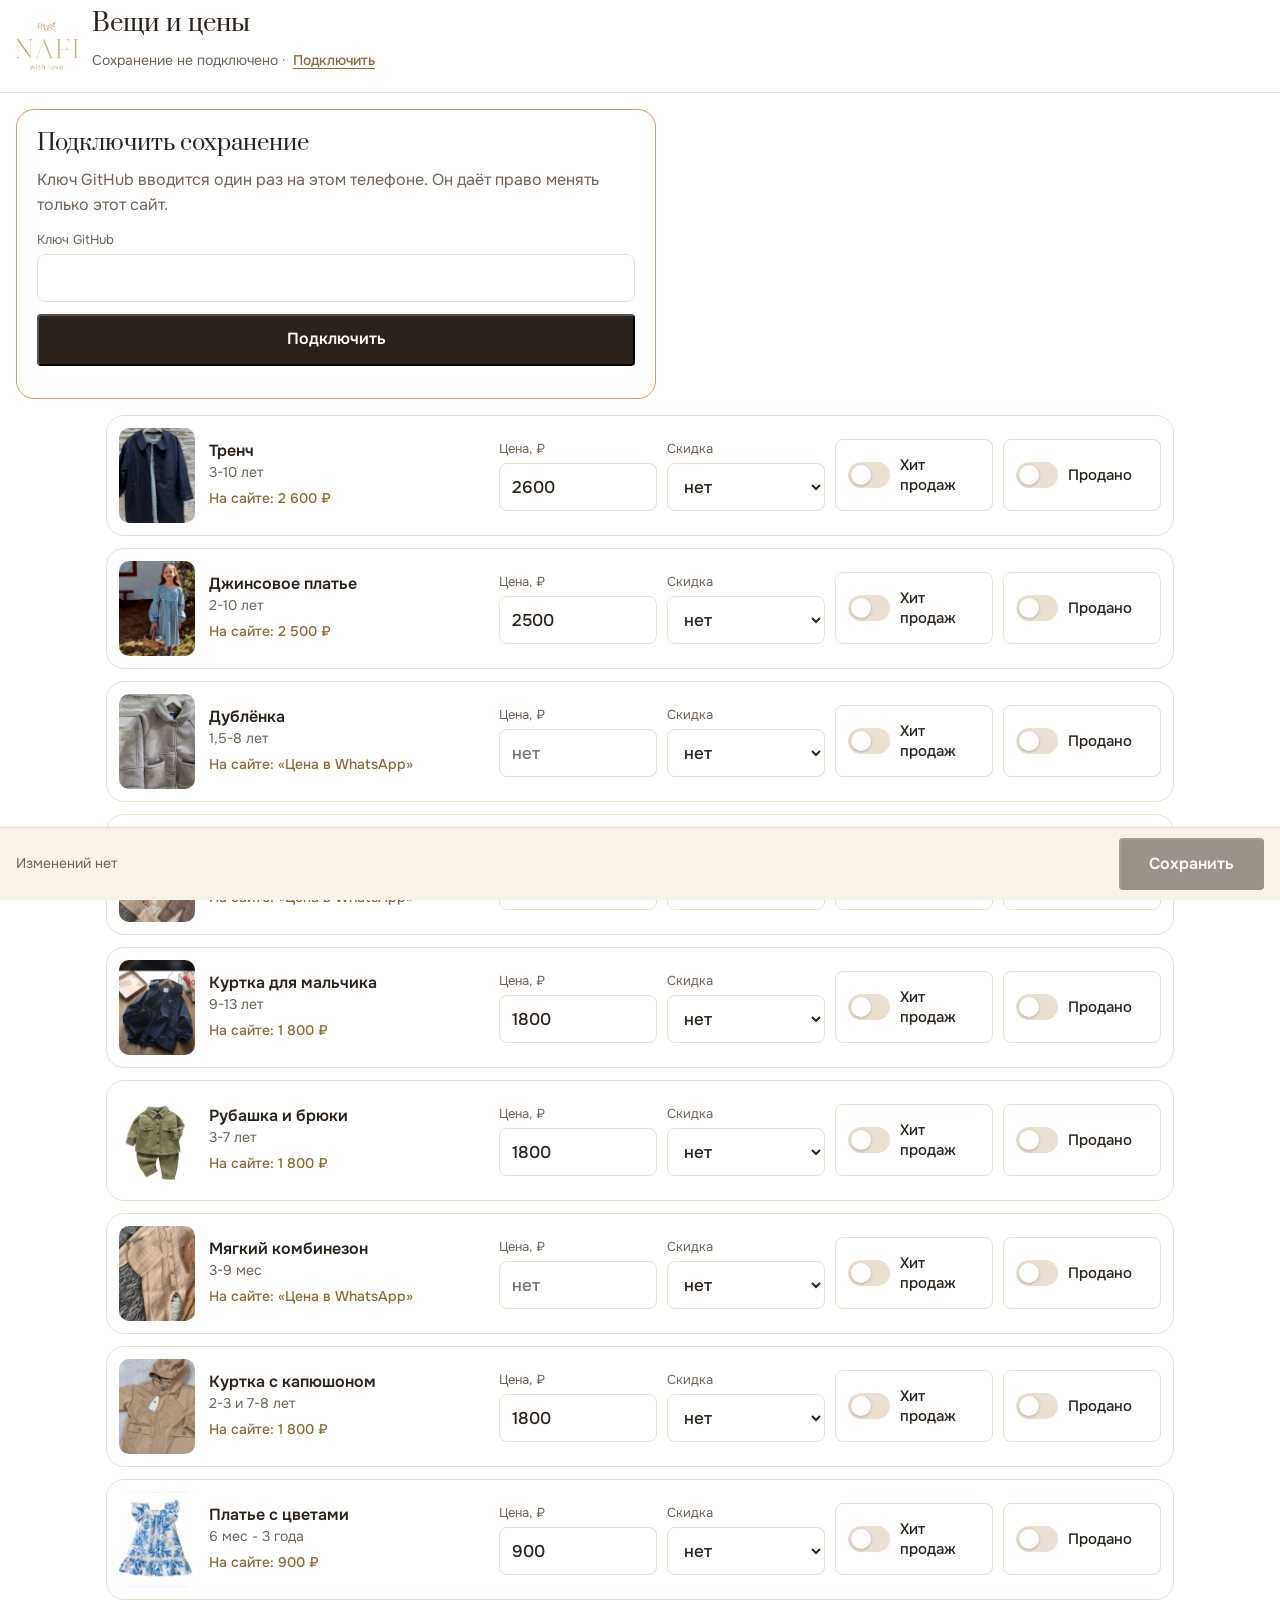
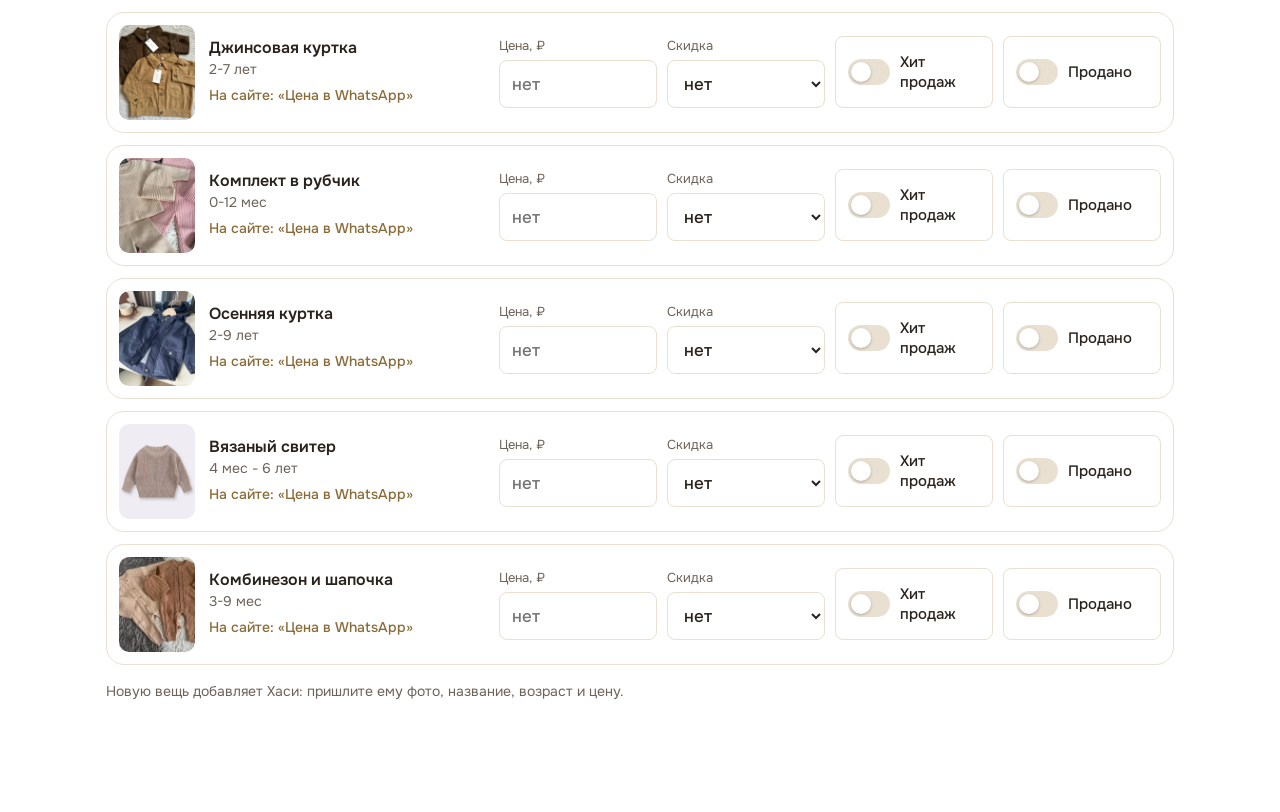
==== admin.html @ 74fa731b "Первая выкладка демо: каталог NAFI, две темы, страница Миланы Выложено скриптом выложить-сайт.py" ====
<!doctype html>
<html lang="ru">
<head>
<meta charset="utf-8">
<meta name="viewport" content="width=device-width, initial-scale=1, viewport-fit=cover">
<meta name="robots" content="noindex">
<meta name="color-scheme" content="light dark">
<title>NAFI: вещи и цены</title>
<link rel="preconnect" href="https://fonts.googleapis.com">
<link rel="preconnect" href="https://fonts.gstatic.com" crossorigin>
<link href="https://fonts.googleapis.com/css2?family=Onest:wght@400;500;600&family=Prata&display=swap" rel="stylesheet">
<link rel="stylesheet" href="css/base.css">
<link rel="stylesheet" href="css/admin.css">
<script>
  (() => {
    const d = document.documentElement, m = matchMedia('(prefers-color-scheme: dark)'), q = new URLSearchParams(location.search).get('tema');
    const tema = () => { d.dataset.tema = q === 'tma' || q === 'svet' ? q : (m.matches ? 'tma' : 'svet'); };
    tema(); m.addEventListener('change', tema);
  })();
</script>
</head>
<body class="adm">
<header class="adm-shapka">
  <a href="./" aria-label="Открыть сайт"><img src="img/znak.png" alt="NAFI" width="484" height="375"></a>
  <div>
    <h1>Вещи и цены</h1>
    <p class="adm-status" data-status>Загрузка…</p>
  </div>
</header>

<section class="dostup" data-dostup hidden>
  <h2>Подключить сохранение</h2>
  <p>Ключ GitHub вводится один раз на этом телефоне. Он даёт право менять только этот сайт.</p>
  <label class="pole">Ключ GitHub<input type="password" autocomplete="off" spellcheck="false" data-klyuch></label>
  <button class="knopka" type="button" data-podklyuchit>Подключить</button>
  <p class="adm-oshibka" data-dostup-oshibka role="alert"></p>
</section>

<main class="adm-spisok" data-spisok></main>

<p class="adm-novoe">Новую вещь добавляет Хаси: пришлите ему фото, название, возраст и цену.</p>

<div class="adm-niz">
  <span data-izmeneno>Изменений нет</span>
  <button class="knopka-vtor" type="button" data-otmena hidden>Отменить</button>
  <button class="knopka" type="button" data-sohranit disabled>Сохранить</button>
</div>
<div class="tost" data-tost role="status" aria-live="polite"></div>

<script type="module" src="js/admin.js"></script>
</body>
</html>
---- css/base.css ----
/* NAFI: переменные двух тем, шапка, кнопки, нижнее меню, подвал.
   Тема берётся с телефона: светлая (образец A) или тёмная (образец B). Цвета только отсюда. */
:root {
  --fon: #ffffff;
  --fon-2: #f7f2ea;
  --zoloto: #c4a46a;
  --zoloto-t: #8a6a36;
  --tekst: #2a221c;
  --seryj: #6e6259;
  --liniya: #e9e0d2;
  --knopka-fon: #2a221c;
  --knopka-tekst: #ffffff;
  --ten: 0 18px 40px -18px rgba(42, 34, 28, .35);
  --r: 18px;
  --z: 'Prata', Georgia, serif;
  --s: 'Onest', system-ui, sans-serif;
  --plavno: cubic-bezier(.2, .7, .2, 1);
  --pruzhina: cubic-bezier(.3, 1.45, .5, 1);
  --sy: 0;
}
/* Тёмная тема: data-tema="tma" ставит скрипт в <head> по теме телефона (или ?tema=tma) */
:root[data-tema="tma"] {
    --fon: #17120e;
    --fon-2: #211a14;
    --zoloto: #c9a86c;
    --zoloto-t: #e2c890;
    --tekst: #f3ebdd;
    --seryj: #b3a691;
    --liniya: rgba(201, 168, 108, .28);
    --knopka-fon: #c9a86c;
    --knopka-tekst: #17120e;
    --ten: 0 40px 80px -30px rgba(0, 0, 0, .85);
}

* { box-sizing: border-box; margin: 0; }
html { scroll-behavior: smooth; scroll-padding-top: 84px; }
body { background: var(--fon); color: var(--tekst); font: 16px/1.55 var(--s); -webkit-font-smoothing: antialiased; overflow-x: hidden; }
img { display: block; max-width: 100%; }
a { color: inherit; text-decoration: none; cursor: pointer; }
button { font: inherit; color: inherit; }
:focus-visible { outline: 2px solid var(--zoloto); outline-offset: 3px; }

/* Шапка: знак в середине, по знаку один раз проходит золотой блик */
.shapka { position: sticky; top: 0; z-index: 20; display: grid; grid-template-columns: 1fr auto 1fr; align-items: center; padding: 6px clamp(16px, 4vw, 56px); background: var(--fon); transition: box-shadow .4s; }
.shapka.nizhe { box-shadow: 0 1px 0 var(--liniya); }
.shapka-znak { grid-column: 2; position: relative; display: block; }
.shapka-znak img { height: 58px; width: auto; transition: height .5s var(--plavno); }
.shapka.nizhe .shapka-znak img { height: 46px; }
.shapka-znak::after { content: ''; position: absolute; inset: 0; background: linear-gradient(105deg, transparent 38%, rgba(255, 246, 220, .95) 50%, transparent 62%) 160% 0 / 260% 100% no-repeat;
  -webkit-mask: url(../img/znak.png) center / contain no-repeat; mask: url(../img/znak.png) center / contain no-repeat; animation: blik 1.8s .5s ease-in-out both; pointer-events: none; }
.shapka-menu { display: none; gap: 28px; font-size: 15px; color: var(--seryj); }
.shapka-menu a { min-height: 44px; display: inline-flex; align-items: center; background: linear-gradient(var(--zoloto), var(--zoloto)) 0 85% / 0 1px no-repeat; transition: background-size .4s var(--plavno), color .3s; }
.shapka-menu a:hover { background-size: 100% 1px; color: var(--tekst); }
.shapka-wa { display: none; justify-self: end; min-height: 44px; align-items: center; padding: 0 20px; border: 1px solid var(--zoloto); border-radius: 4px; color: var(--zoloto-t); font-weight: 500; transition: background .3s, color .3s; }
.shapka-wa:hover { background: var(--zoloto); color: var(--fon); }

/* Кнопки */
.knopka { position: relative; overflow: hidden; display: inline-flex; align-items: center; justify-content: center; min-height: 52px; padding: 0 28px; background: var(--knopka-fon); color: var(--knopka-tekst); border-radius: 4px; font-weight: 600; transition: transform .35s var(--pruzhina); }
.knopka::after { content: ''; position: absolute; left: 0; bottom: 0; height: 3px; width: 100%; background: var(--zoloto-t); transform: scaleX(0); transform-origin: left; transition: transform .5s var(--plavno); }
.knopka:hover::after { transform: scaleX(1); }
.knopka:active { transform: scale(.97); }
.ssylka { min-height: 44px; display: inline-flex; align-items: center; border-bottom: 1px solid var(--zoloto); font-weight: 500; }

/* Появление при прокрутке */
.poyav { opacity: 0; transform: translateY(26px); transition: opacity .9s var(--plavno), transform .9s var(--plavno); transition-delay: calc(var(--i, 0) * 110ms); }
.poyav.vidno { opacity: 1; transform: none; }

/* Подвал и нижнее меню телефона */
.podval { display: grid; justify-items: center; gap: 8px; padding: 48px 16px 124px; border-top: 1px solid var(--liniya); text-align: center; color: var(--seryj); font-size: 14px; }
.podval img { width: 96px; height: auto; }
.podval a { display: inline-block; min-height: 44px; line-height: 44px; border-bottom: 1px solid var(--liniya); }
.niz { position: fixed; left: 0; right: 0; bottom: 0; z-index: 30; display: grid; grid-template-columns: repeat(4, 1fr); padding: 6px 6px calc(6px + env(safe-area-inset-bottom)); background: var(--fon-2); border-top: 1px solid var(--liniya); animation: vyezd .9s 1s var(--pruzhina) both; }
.niz a { min-height: 52px; display: grid; justify-items: center; align-content: center; gap: 2px; font-size: 12px; color: var(--seryj); transition: transform .3s var(--pruzhina); }
.niz a:active { transform: scale(.92); }
.niz svg { width: 22px; height: 22px; fill: none; stroke: currentColor; stroke-width: 1.6; stroke-linejoin: round; stroke-linecap: round; }
.niz-wa { color: var(--zoloto-t) !important; }

@media (min-width: 900px) {
  .shapka-menu, .shapka-wa { display: flex; }
  .niz { display: none; }
  .podval { padding-bottom: 48px; }
}

@keyframes blik { to { background-position: -60% 0; } }
@keyframes vyezd { from { transform: translateY(110%); } }
@keyframes vverh { to { opacity: 1; transform: none; } }

@media (prefers-reduced-motion: reduce) {
  html { scroll-behavior: auto; }
  *, *::before, *::after { animation-duration: .01s !important; animation-delay: 0s !important; animation-iteration-count: 1 !important; transition-duration: .01s !important; transition-delay: 0s !important; }
}
---- css/admin.css ----
/* Страница Миланы: список вещей с ценой, скидкой, «Хит продаж», «Продано». Под палец: всё не меньше 44 точек. */
.adm { padding-bottom: 110px; }
.adm-shapka { position: sticky; top: 0; z-index: 10; display: flex; align-items: center; gap: 14px; padding: 10px 16px; background: var(--fon); border-bottom: 1px solid var(--liniya); }
.adm-shapka img { height: 48px; width: auto; }
.adm-shapka h1 { font: 400 24px/1.15 var(--z); }
.adm-status { color: var(--seryj); font-size: 14px; }
.ssylka-mal { min-height: 44px; padding: 0 4px; border: 0; background: none; color: var(--zoloto-t); font: 500 14px var(--s); text-decoration: underline; text-underline-offset: 3px; cursor: pointer; }

.dostup { max-width: 640px; margin: 16px; padding: 20px; border: 1px solid var(--zoloto); border-radius: var(--r); display: grid; gap: 12px; }
.dostup h2 { font: 400 22px/1.2 var(--z); }
.dostup p { color: var(--seryj); }
.adm-oshibka { color: #c0392b; font-weight: 500; }
[data-tema="tma"] .adm-oshibka { color: #ff8a7a; }

.adm-spisok { display: grid; gap: 12px; max-width: 1100px; margin: 16px auto; padding: 0 16px; }
.adm-vesh { display: grid; grid-template-columns: 76px 1fr; gap: 12px 14px; padding: 12px; border: 1px solid var(--liniya); border-radius: var(--r); background: var(--fon); transition: border-color .3s, background .3s; }
.adm-vesh.pravlena { border-color: var(--zoloto); background: var(--fon-2); }
.adm-vesh > img { width: 76px; height: 95px; object-fit: cover; border-radius: 10px; }
.adm-vesh.prodano > img { filter: grayscale(.85) opacity(.6); }
.adm-info h3 { font: 600 16px/1.3 var(--s); }
.adm-info p { color: var(--seryj); font-size: 14px; }
.adm-info .adm-itog { margin-top: 4px; color: var(--zoloto-t); font-weight: 500; }
.adm-polya { grid-column: 1 / -1; display: grid; grid-template-columns: 1fr 1fr; gap: 10px; }

.pole { display: grid; gap: 4px; font-size: 13px; color: var(--seryj); }
.pole input, .pole select { min-height: 48px; width: 100%; padding: 0 12px; border: 1px solid var(--liniya); border-radius: 8px; background: var(--fon); color: var(--tekst); font: 500 17px var(--s); }
.pole input:focus, .pole select:focus { outline: 2px solid var(--zoloto); outline-offset: 0; border-color: transparent; }

.pereklyuchatel { min-height: 48px; display: flex; align-items: center; gap: 10px; padding: 0 12px; border: 1px solid var(--liniya); border-radius: 8px; background: var(--fon); color: var(--tekst); font: 500 15px var(--s); cursor: pointer; text-align: left; transition: border-color .3s, transform .3s var(--pruzhina); }
.pereklyuchatel:active { transform: scale(.97); }
.pereklyuchatel span { position: relative; flex: none; width: 42px; height: 26px; border-radius: 13px; background: var(--liniya); transition: background .3s; }
.pereklyuchatel span::after { content: ''; position: absolute; top: 3px; left: 3px; width: 20px; height: 20px; border-radius: 50%; background: var(--fon); box-shadow: 0 1px 3px rgba(0, 0, 0, .25); transition: transform .35s var(--pruzhina); }
.pereklyuchatel[aria-checked="true"] { border-color: var(--zoloto); }
.pereklyuchatel[aria-checked="true"] span { background: var(--zoloto); }
.pereklyuchatel[aria-checked="true"] span::after { transform: translateX(16px); }

.adm-novoe { max-width: 1100px; margin: 8px auto 0; padding: 0 16px; color: var(--seryj); font-size: 14px; }

.adm-niz { position: fixed; left: 0; right: 0; bottom: 0; z-index: 20; display: flex; align-items: center; gap: 10px; padding: 10px 16px calc(10px + env(safe-area-inset-bottom)); background: var(--fon-2); border-top: 1px solid var(--liniya); }
.adm-niz span { flex: 1; color: var(--seryj); font-size: 14px; }
.adm-niz .knopka { min-width: 140px; }
.adm-niz .knopka:disabled { opacity: .45; cursor: default; }
.knopka-vtor { min-height: 52px; padding: 0 16px; border: 1px solid var(--liniya); border-radius: 4px; background: none; font-weight: 500; cursor: pointer; }

.tost { position: fixed; left: 50%; bottom: 96px; z-index: 30; width: max-content; max-width: calc(100vw - 32px); padding: 12px 18px; border-radius: 8px; background: var(--tekst); color: var(--fon); font-weight: 500; box-shadow: var(--ten); opacity: 0; transform: translate(-50%, 12px); transition: opacity .3s, transform .4s var(--pruzhina); pointer-events: none; }
.tost.vidno { opacity: 1; transform: translate(-50%, 0); }
.tost.ploho { background: #c0392b; color: #fff; }

@media (min-width: 720px) {
  .adm-vesh { grid-template-columns: 76px minmax(160px, 1fr) 2.4fr; align-items: center; }
  .adm-polya { grid-column: auto; grid-template-columns: repeat(4, 1fr); }
}
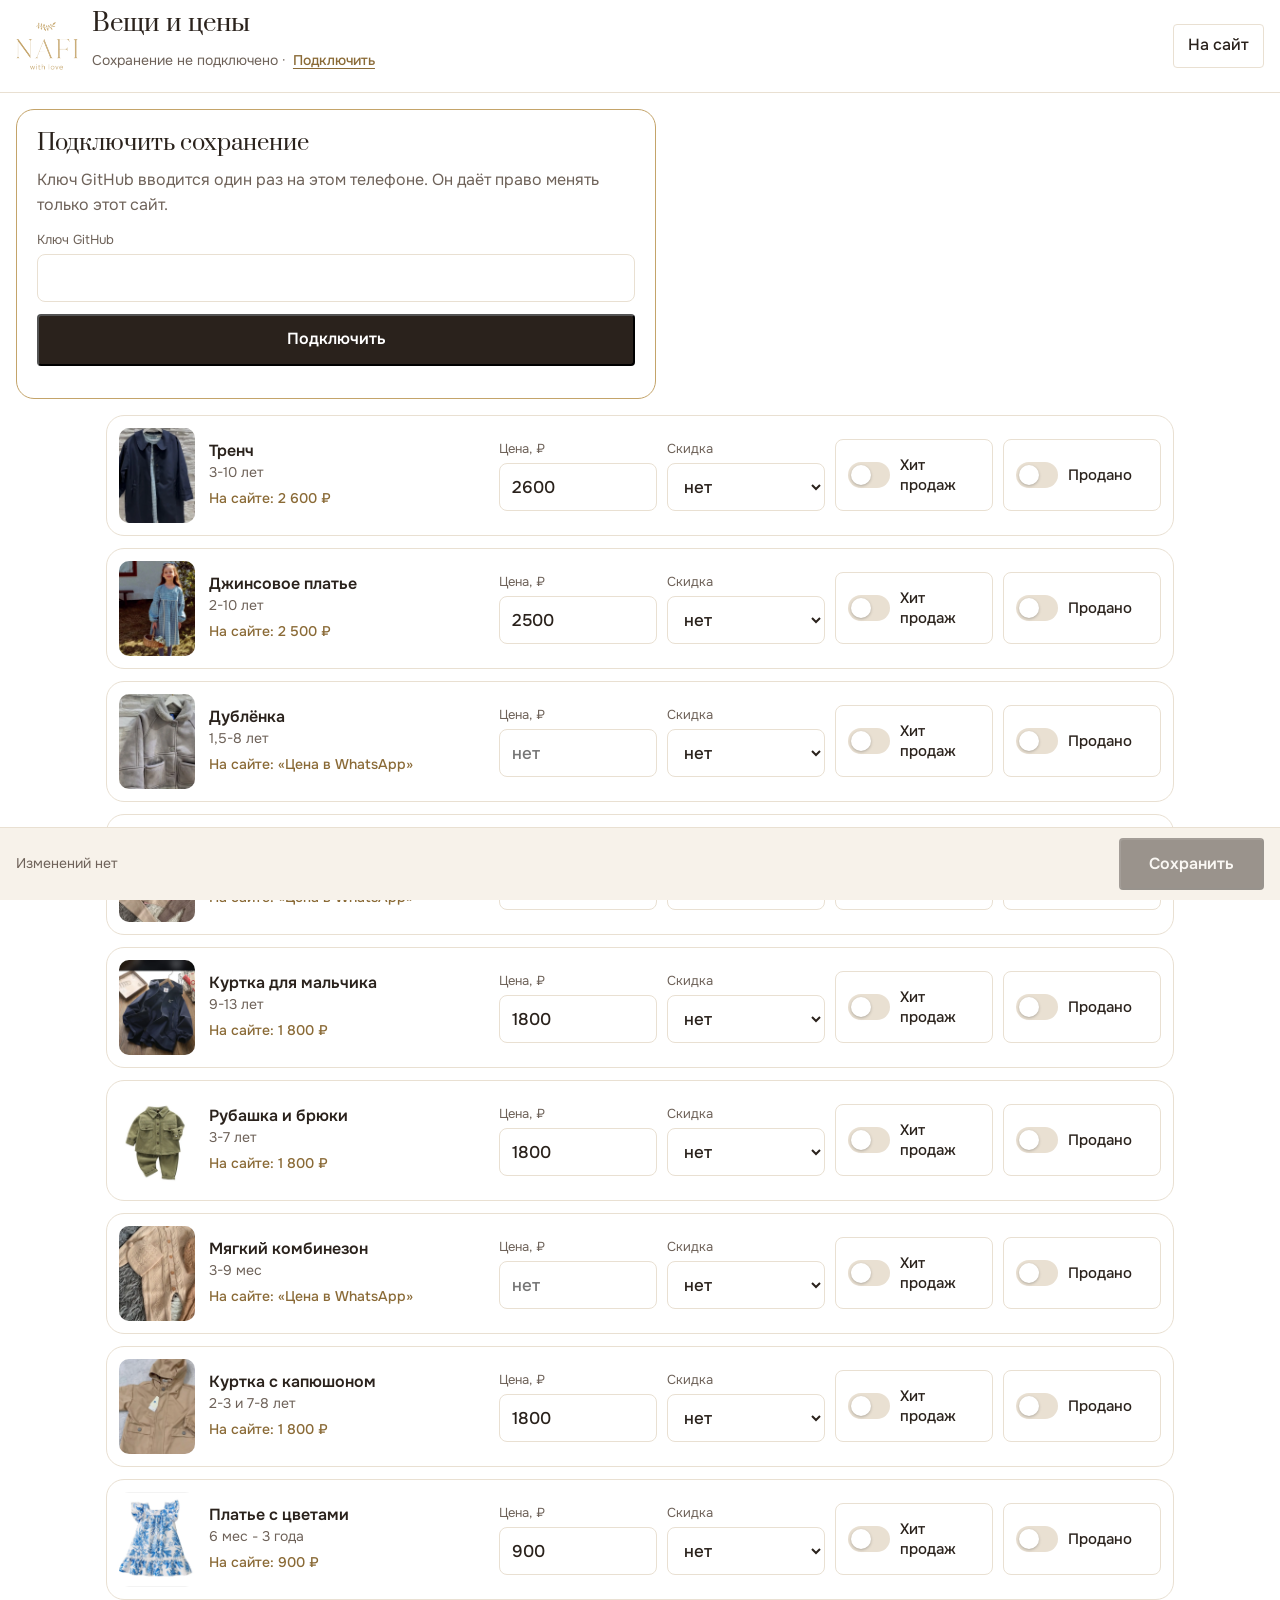
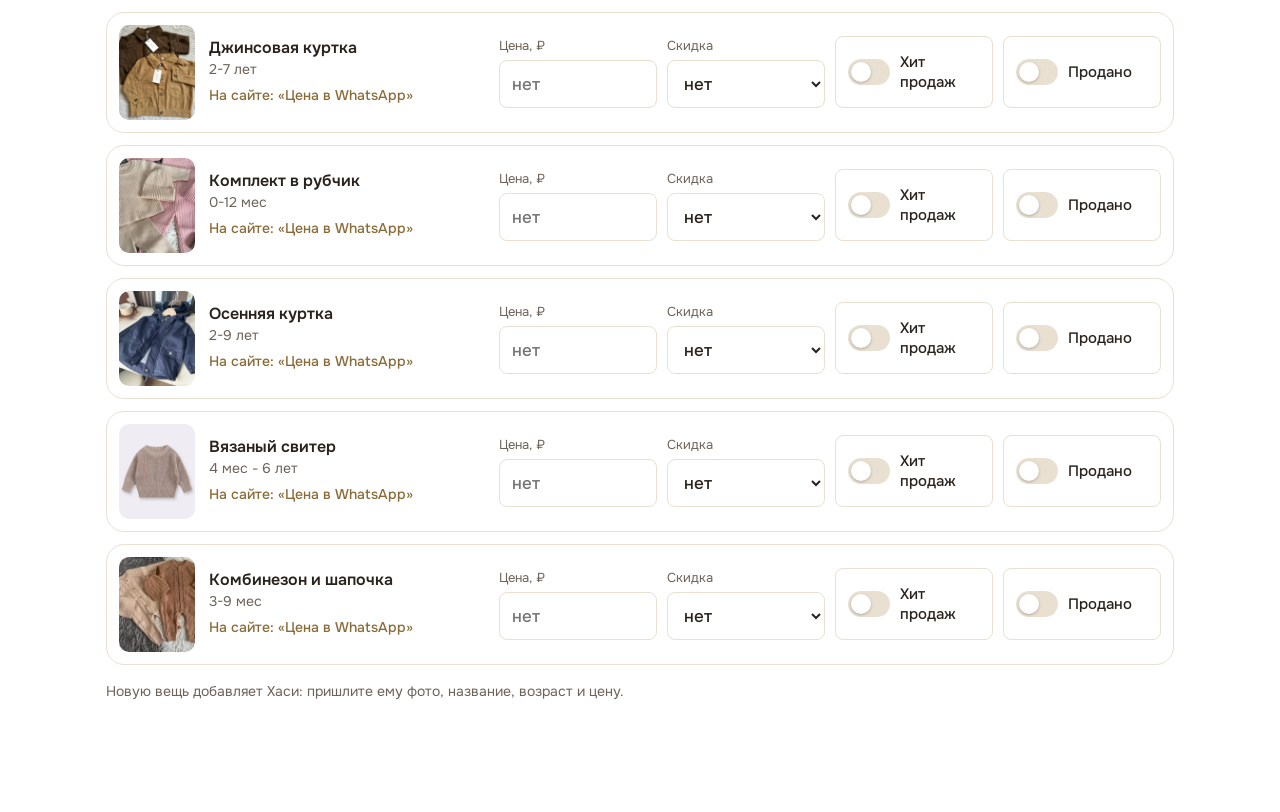
==== commit ec39893a: "Кнопка «Мои цены» для подключённых устройств, «На сайт» на странице Миланы Выложено скриптом выложит" ====
--- a/admin.html
+++ b/admin.html
@@ -26,6 +26,7 @@
     <h1>Вещи и цены</h1>
     <p class="adm-status" data-status>Загрузка…</p>
   </div>
+  <a class="adm-na-sajt" href="./">На сайт</a>
 </header>
 
 <section class="dostup" data-dostup hidden>
--- a/css/base.css
+++ b/css/base.css
@@ -51,7 +51,15 @@
 .shapka-menu { display: none; gap: 28px; font-size: 15px; color: var(--seryj); }
 .shapka-menu a { min-height: 44px; display: inline-flex; align-items: center; background: linear-gradient(var(--zoloto), var(--zoloto)) 0 85% / 0 1px no-repeat; transition: background-size .4s var(--plavno), color .3s; }
 .shapka-menu a:hover { background-size: 100% 1px; color: var(--tekst); }
-.shapka-wa { display: none; justify-self: end; min-height: 44px; align-items: center; padding: 0 20px; border: 1px solid var(--zoloto); border-radius: 4px; color: var(--zoloto-t); font-weight: 500; transition: background .3s, color .3s; }
+.shapka-pravo { grid-column: 3; justify-self: end; display: flex; align-items: center; gap: 10px; }
+/* «Мои цены»: видно только на устройстве с подключённой страницей Миланы (класс admin ставит скрипт в <head>) */
+.shapka-admin { display: none; min-height: 44px; align-items: center; gap: 8px; padding: 0 16px; border: 1px solid var(--liniya); border-radius: 4px; background: var(--fon-2); font-weight: 500; transition: border-color .3s; }
+.shapka-admin:hover { border-color: var(--zoloto); }
+.shapka-admin svg { width: 18px; height: 18px; fill: none; stroke: var(--zoloto-t); stroke-width: 1.6; stroke-linejoin: round; }
+.niz .niz-admin { display: none; }
+.admin .niz { grid-template-columns: repeat(5, 1fr); }
+.admin .niz .niz-admin { display: grid; color: var(--tekst); }
+.shapka-wa { display: none; min-height: 44px; align-items: center; padding: 0 20px; border: 1px solid var(--zoloto); border-radius: 4px; color: var(--zoloto-t); font-weight: 500; transition: background .3s, color .3s; }
 .shapka-wa:hover { background: var(--zoloto); color: var(--fon); }
 
 /* Кнопки */
@@ -77,6 +85,7 @@
 
 @media (min-width: 900px) {
   .shapka-menu, .shapka-wa { display: flex; }
+  .admin .shapka-admin { display: inline-flex; }
   .niz { display: none; }
   .podval { padding-bottom: 48px; }
 }
--- a/css/admin.css
+++ b/css/admin.css
@@ -4,6 +4,7 @@
 .adm-shapka img { height: 48px; width: auto; }
 .adm-shapka h1 { font: 400 24px/1.15 var(--z); }
 .adm-status { color: var(--seryj); font-size: 14px; }
+.adm-na-sajt { margin-left: auto; flex: none; min-height: 44px; display: inline-flex; align-items: center; padding: 0 14px; border: 1px solid var(--liniya); border-radius: 4px; font-weight: 500; }
 .ssylka-mal { min-height: 44px; padding: 0 4px; border: 0; background: none; color: var(--zoloto-t); font: 500 14px var(--s); text-decoration: underline; text-underline-offset: 3px; cursor: pointer; }
 
 .dostup { max-width: 640px; margin: 16px; padding: 20px; border: 1px solid var(--zoloto); border-radius: var(--r); display: grid; gap: 12px; }
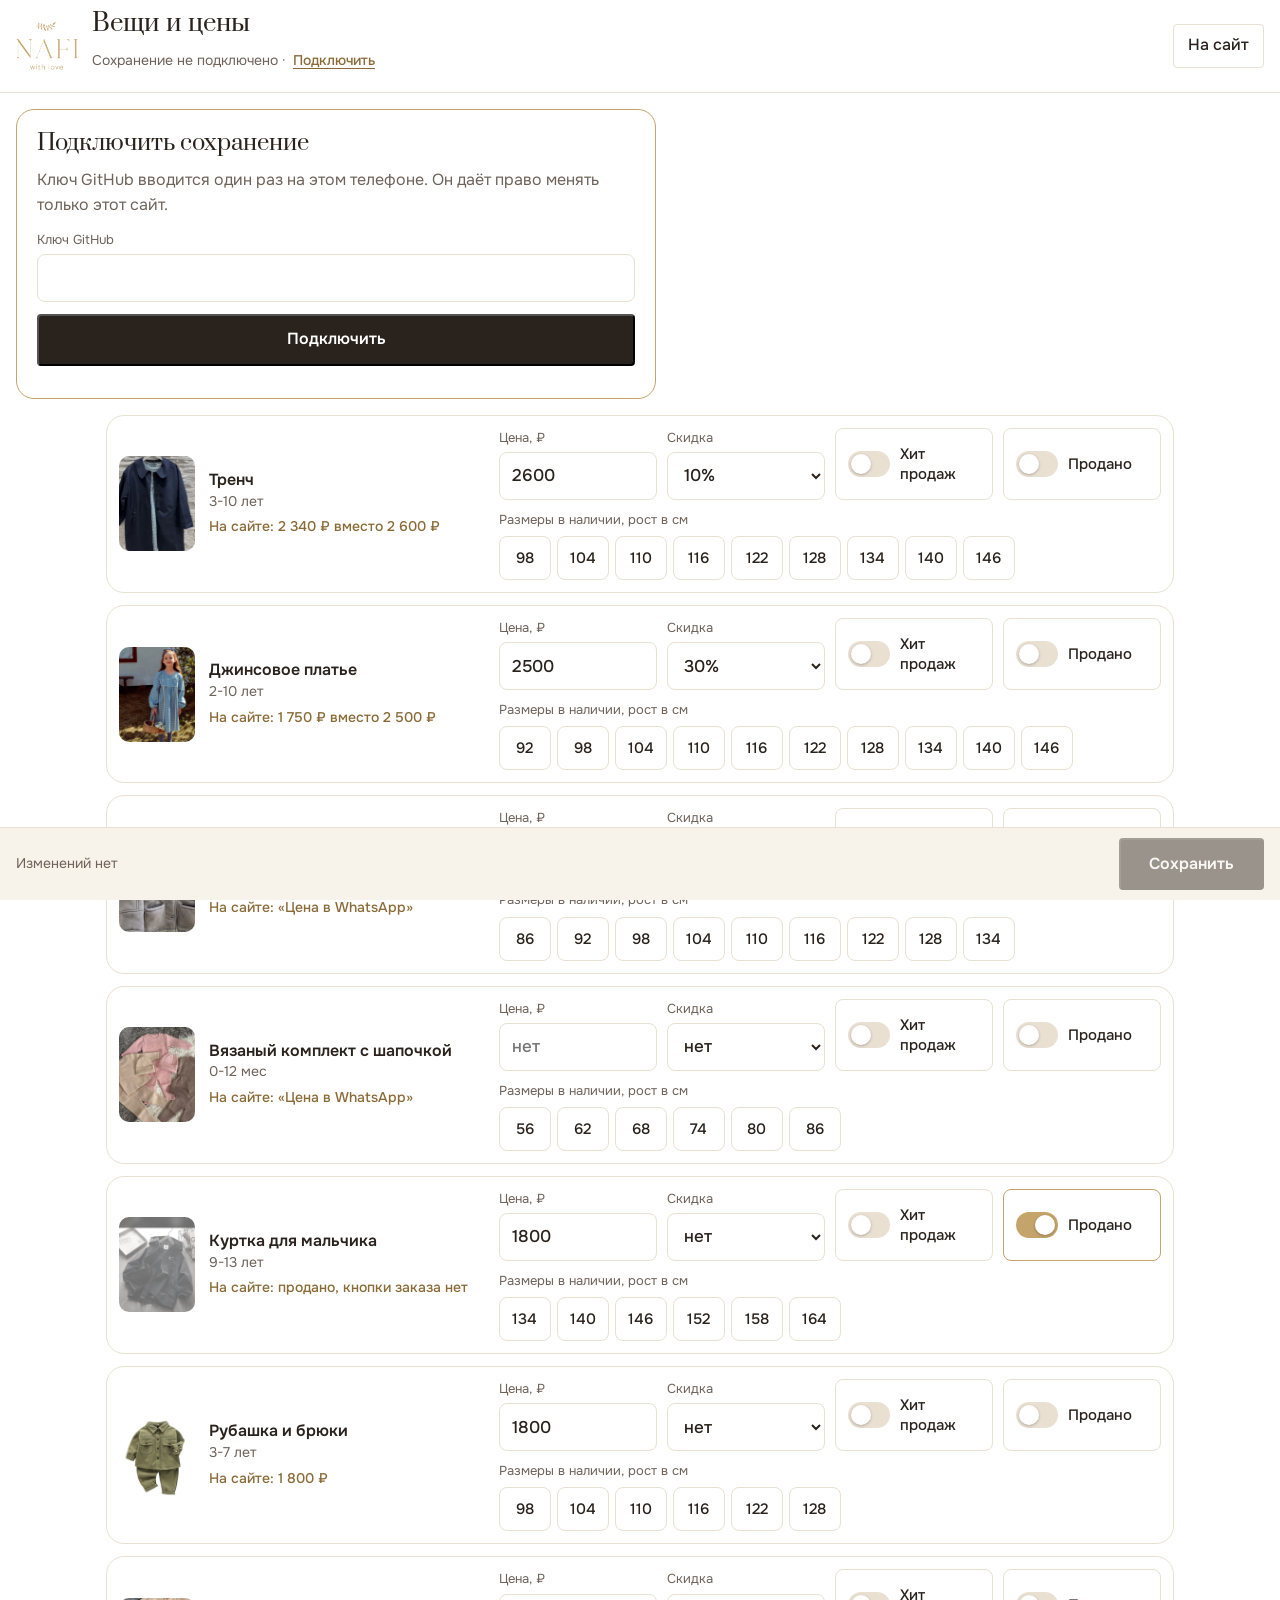
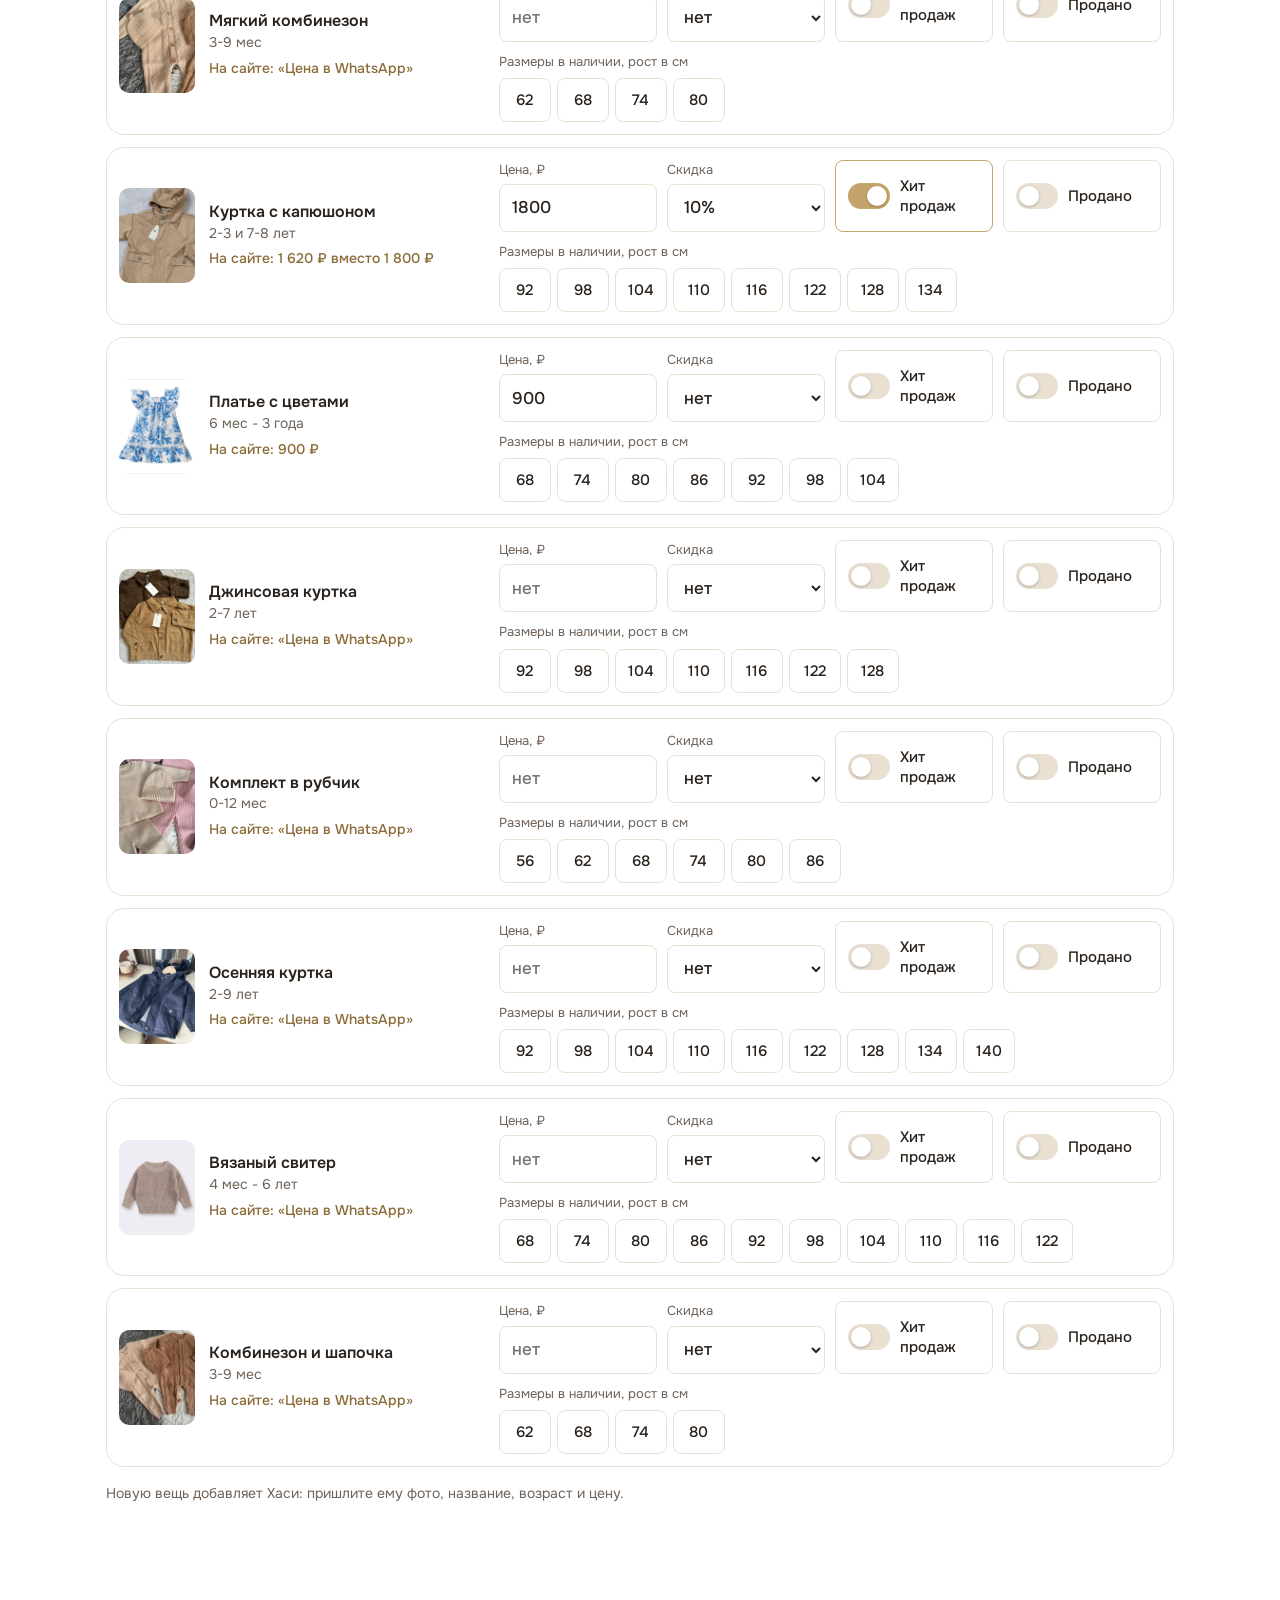
==== commit 549f010d: "Номер версии у js и css: старые файлы в памяти браузера не ломают сайт Выложено скриптом выложить-са" ====
--- a/admin.html
+++ b/admin.html
@@ -9,8 +9,8 @@
 <link rel="preconnect" href="https://fonts.googleapis.com">
 <link rel="preconnect" href="https://fonts.gstatic.com" crossorigin>
 <link href="https://fonts.googleapis.com/css2?family=Onest:wght@400;500;600&family=Prata&display=swap" rel="stylesheet">
-<link rel="stylesheet" href="css/base.css">
-<link rel="stylesheet" href="css/admin.css">
+<link rel="stylesheet" href="css/base.css?v=e9d92d71">
+<link rel="stylesheet" href="css/admin.css?v=e9d92d71">
 <script>
   (() => {
     const d = document.documentElement, m = matchMedia('(prefers-color-scheme: dark)'), q = new URLSearchParams(location.search).get('tema');
@@ -48,6 +48,6 @@
 </div>
 <div class="tost" data-tost role="status" aria-live="polite"></div>
 
-<script type="module" src="js/admin.js"></script>
+<script type="module" src="js/admin.js?v=e9d92d71"></script>
 </body>
 </html>
--- a/css/base.css
+++ b/css/base.css
@@ -10,6 +10,8 @@
   --liniya: #e9e0d2;
   --knopka-fon: #2a221c;
   --knopka-tekst: #ffffff;
+  --na-zolote: #1b1510;
+  --zatemnenie: rgba(42, 34, 28, .45);
   --ten: 0 18px 40px -18px rgba(42, 34, 28, .35);
   --r: 18px;
   --z: 'Prata', Georgia, serif;
@@ -29,10 +31,14 @@
     --liniya: rgba(201, 168, 108, .28);
     --knopka-fon: #c9a86c;
     --knopka-tekst: #17120e;
+    --na-zolote: #17120e;
+    --zatemnenie: rgba(0, 0, 0, .62);
     --ten: 0 40px 80px -30px rgba(0, 0, 0, .85);
 }
 
 * { box-sizing: border-box; margin: 0; }
+/* hidden прячет всегда, даже если у класса свой display (карточка ключа на странице Миланы была видна при подключённом ключе) */
+[hidden] { display: none !important; }
 html { scroll-behavior: smooth; scroll-padding-top: 84px; }
 body { background: var(--fon); color: var(--tekst); font: 16px/1.55 var(--s); -webkit-font-smoothing: antialiased; overflow-x: hidden; }
 img { display: block; max-width: 100%; }
@@ -78,8 +84,9 @@
 .podval img { width: 96px; height: auto; }
 .podval a { display: inline-block; min-height: 44px; line-height: 44px; border-bottom: 1px solid var(--liniya); }
 .niz { position: fixed; left: 0; right: 0; bottom: 0; z-index: 30; display: grid; grid-template-columns: repeat(4, 1fr); padding: 6px 6px calc(6px + env(safe-area-inset-bottom)); background: var(--fon-2); border-top: 1px solid var(--liniya); animation: vyezd .9s 1s var(--pruzhina) both; }
-.niz a { min-height: 52px; display: grid; justify-items: center; align-content: center; gap: 2px; font-size: 12px; color: var(--seryj); transition: transform .3s var(--pruzhina); }
-.niz a:active { transform: scale(.92); }
+.niz a, .niz button { min-height: 52px; display: grid; justify-items: center; align-content: center; gap: 2px; font-size: 12px; color: var(--seryj); transition: transform .3s var(--pruzhina); }
+.niz a:active, .niz button:active { transform: scale(.92); }
+.niz button { padding: 0; border: 0; background: none; font-size: 12px; cursor: pointer; }
 .niz svg { width: 22px; height: 22px; fill: none; stroke: currentColor; stroke-width: 1.6; stroke-linejoin: round; stroke-linecap: round; }
 .niz-wa { color: var(--zoloto-t) !important; }
 
--- a/css/admin.css
+++ b/css/admin.css
@@ -35,6 +35,13 @@
 .pereklyuchatel[aria-checked="true"] span { background: var(--zoloto); }
 .pereklyuchatel[aria-checked="true"] span::after { transform: translateX(16px); }
 
+/* Размеры в наличии: отмеченный залит, как кнопка возраста на сайте */
+.adm-razmery { grid-column: 1 / -1; display: grid; gap: 6px; font-size: 13px; color: var(--seryj); }
+.adm-razmery div { display: flex; flex-wrap: wrap; gap: 6px; }
+.adm-razmery button { min-width: 52px; min-height: 44px; padding: 0 8px; border: 1px solid var(--liniya); border-radius: 8px; background: var(--fon); color: var(--tekst); font: 500 15px var(--s); cursor: pointer; transition: background .3s, color .3s, border-color .3s, transform .3s var(--pruzhina); }
+.adm-razmery button:active { transform: scale(.94); }
+.adm-razmery button[aria-pressed="true"] { border-color: var(--knopka-fon); background: var(--knopka-fon); color: var(--knopka-tekst); font-weight: 600; }
+
 .adm-novoe { max-width: 1100px; margin: 8px auto 0; padding: 0 16px; color: var(--seryj); font-size: 14px; }
 
 .adm-niz { position: fixed; left: 0; right: 0; bottom: 0; z-index: 20; display: flex; align-items: center; gap: 10px; padding: 10px 16px calc(10px + env(safe-area-inset-bottom)); background: var(--fon-2); border-top: 1px solid var(--liniya); }
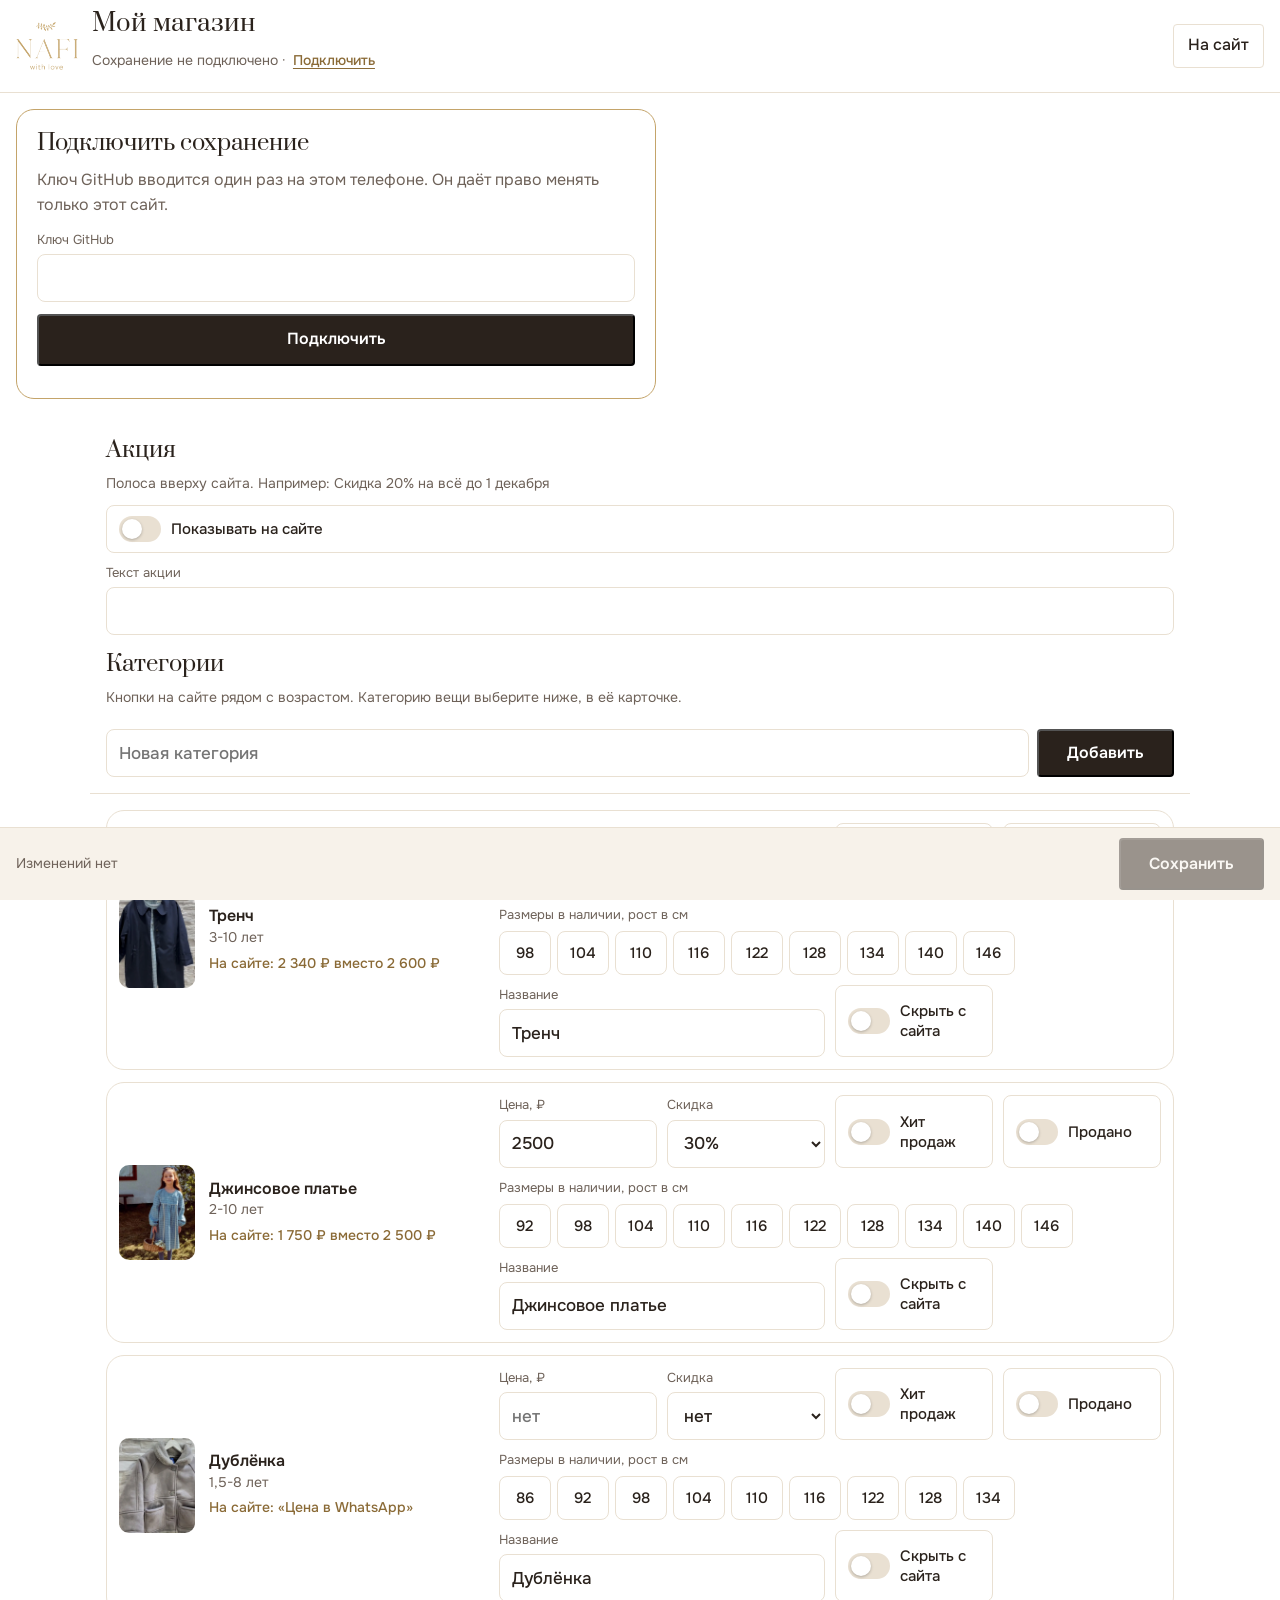
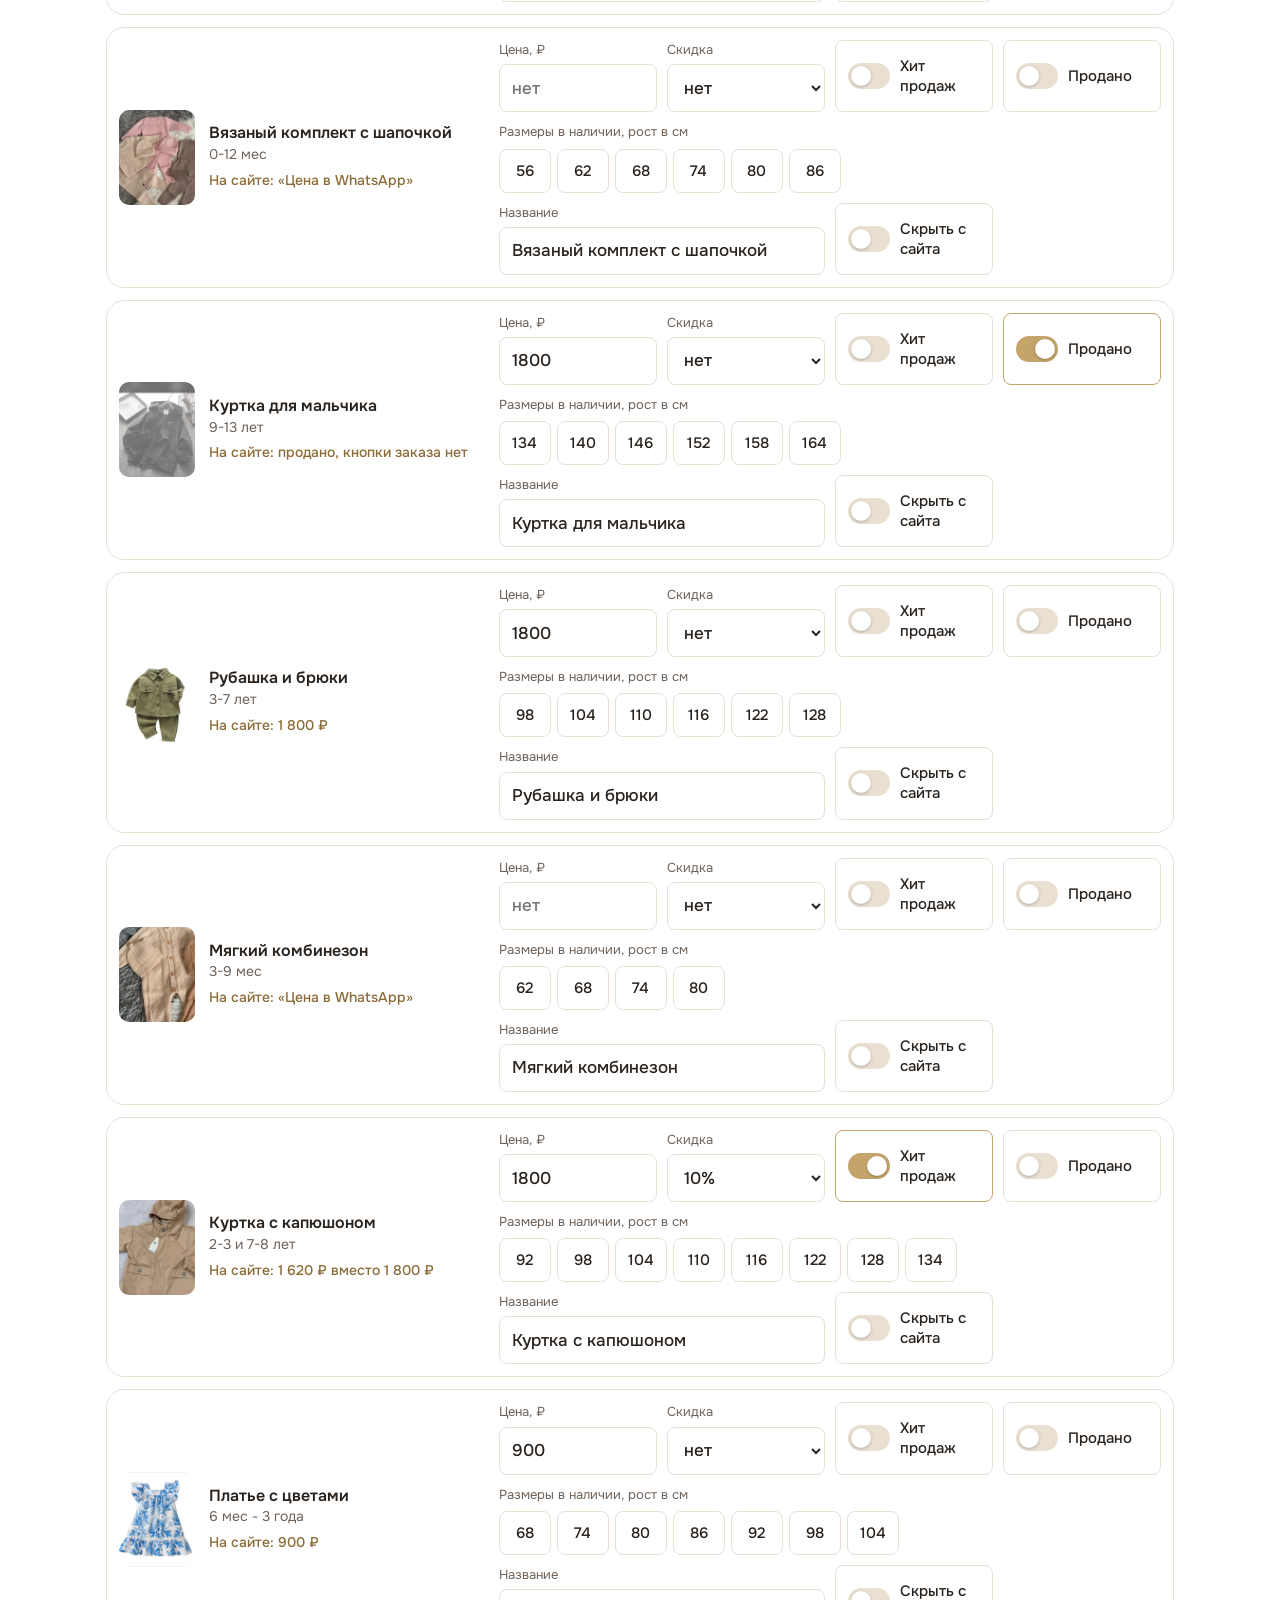
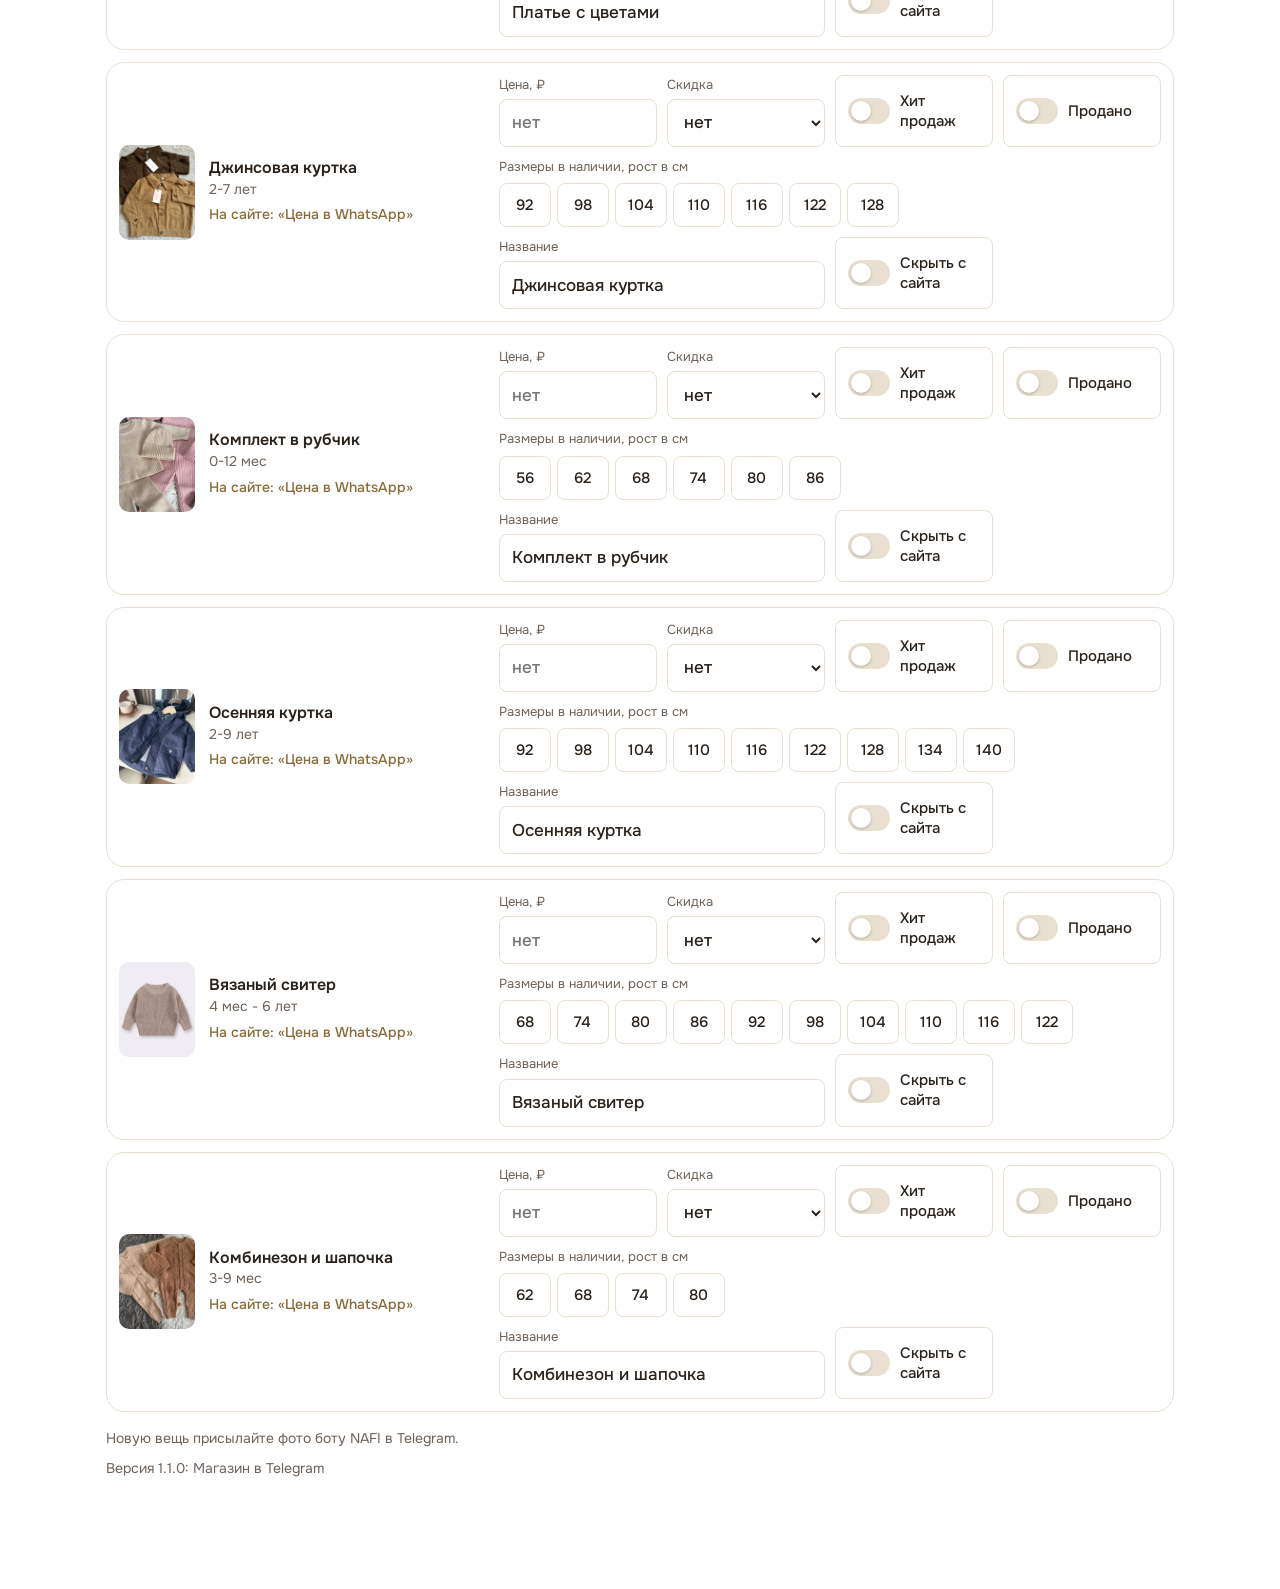
==== commit 05d4b719: "Магазин в Telegram: категории, акция, скрытие вещей, страница «Мой магазин» для бота Выложено скрипт" ====
--- a/admin.html
+++ b/admin.html
@@ -4,13 +4,14 @@
 <meta charset="utf-8">
 <meta name="viewport" content="width=device-width, initial-scale=1, viewport-fit=cover">
 <meta name="robots" content="noindex">
+<link rel="icon" href="img/znak.png">
 <meta name="color-scheme" content="light dark">
-<title>NAFI: вещи и цены</title>
+<title>NAFI: мой магазин</title>
 <link rel="preconnect" href="https://fonts.googleapis.com">
 <link rel="preconnect" href="https://fonts.gstatic.com" crossorigin>
 <link href="https://fonts.googleapis.com/css2?family=Onest:wght@400;500;600&family=Prata&display=swap" rel="stylesheet">
-<link rel="stylesheet" href="css/base.css?v=e9d92d71">
-<link rel="stylesheet" href="css/admin.css?v=e9d92d71">
+<link rel="stylesheet" href="css/base.css?v=14c1559e">
+<link rel="stylesheet" href="css/admin.css?v=14c1559e">
 <script>
   (() => {
     const d = document.documentElement, m = matchMedia('(prefers-color-scheme: dark)'), q = new URLSearchParams(location.search).get('tema');
@@ -23,7 +24,7 @@
 <header class="adm-shapka">
   <a href="./" aria-label="Открыть сайт"><img src="img/znak.png" alt="NAFI" width="484" height="375"></a>
   <div>
-    <h1>Вещи и цены</h1>
+    <h1>Мой магазин</h1>
     <p class="adm-status" data-status>Загрузка…</p>
   </div>
   <a class="adm-na-sajt" href="./">На сайт</a>
@@ -37,9 +38,13 @@
   <p class="adm-oshibka" data-dostup-oshibka role="alert"></p>
 </section>
 
+<button class="knopka adm-novaya" type="button" data-novaya hidden>Новая вещь по фото</button>
+<section class="adm-magazin" data-obshchee hidden></section>
+
 <main class="adm-spisok" data-spisok></main>
 
-<p class="adm-novoe">Новую вещь добавляет Хаси: пришлите ему фото, название, возраст и цену.</p>
+<p class="adm-novoe" data-novoe-tekst>Новую вещь присылайте фото боту NAFI в Telegram.</p>
+<p class="adm-novoe" data-versiya></p>
 
 <div class="adm-niz">
   <span data-izmeneno>Изменений нет</span>
@@ -48,6 +53,7 @@
 </div>
 <div class="tost" data-tost role="status" aria-live="polite"></div>
 
-<script type="module" src="js/admin.js?v=e9d92d71"></script>
+<script src="js/version.js?v=14c1559e"></script>
+<script type="module" src="js/admin.js?v=14c1559e"></script>
 </body>
 </html>
--- a/css/admin.css
+++ b/css/admin.css
@@ -58,3 +58,25 @@
   .adm-vesh { grid-template-columns: 76px minmax(160px, 1fr) 2.4fr; align-items: center; }
   .adm-polya { grid-column: auto; grid-template-columns: repeat(4, 1fr); }
 }
+
+/* Новое (2026-11-16): название, категория, «Скрыть с сайта», новое фото, акция и категории магазина */
+.adm-shiroko { grid-column: 1 / -1; }
+.adm-polya > .knopka-vtor { min-height: 48px; border-radius: 8px; color: var(--tekst); }
+.adm-vesh.skryto { border-style: dashed; }
+.adm-vesh.skryto > img, .adm-vesh.skryto .adm-info h3 { opacity: .5; }
+.adm-magazin { max-width: 1100px; margin: 16px auto 0; padding: 16px; display: grid; grid-template-columns: minmax(0, 1fr); gap: 10px; border-bottom: 1px solid var(--liniya); }
+.adm-magazin[hidden] { display: none; }
+.adm-magazin h2 { font: 400 22px/1.2 var(--z); margin-top: 6px; }
+.adm-podskazka { color: var(--seryj); font-size: 14px; }
+.adm-kategorii { list-style: none; padding: 0; margin: 0; display: grid; gap: 8px; }
+.adm-kategorii li, .adm-nov-kat { display: flex; gap: 8px; }
+.adm-kategorii input, .adm-nov-kat input { flex: 1; width: 0; min-width: 0; min-height: 48px; padding: 0 12px; border: 1px solid var(--liniya); border-radius: 8px; background: var(--fon); color: var(--tekst); font: 500 17px var(--s); }
+.adm-kategorii input:focus, .adm-nov-kat input:focus { outline: 2px solid var(--zoloto); outline-offset: 0; border-color: transparent; }
+.adm-kategorii .knopka-vtor, .adm-nov-kat .knopka { min-height: 48px; flex: none; }
+.adm-novaya { display: block; width: calc(100% - 32px); max-width: 1068px; margin: 16px auto 0; }
+.adm-novaya[hidden] { display: none; }
+/* В Telegram: ссылки «На сайт» нет, сайт открывается из бота */
+.adm-telegram .adm-na-sajt { display: none; }
+@media (min-width: 720px) {
+  .adm-shiroko { grid-column: span 2; }
+}
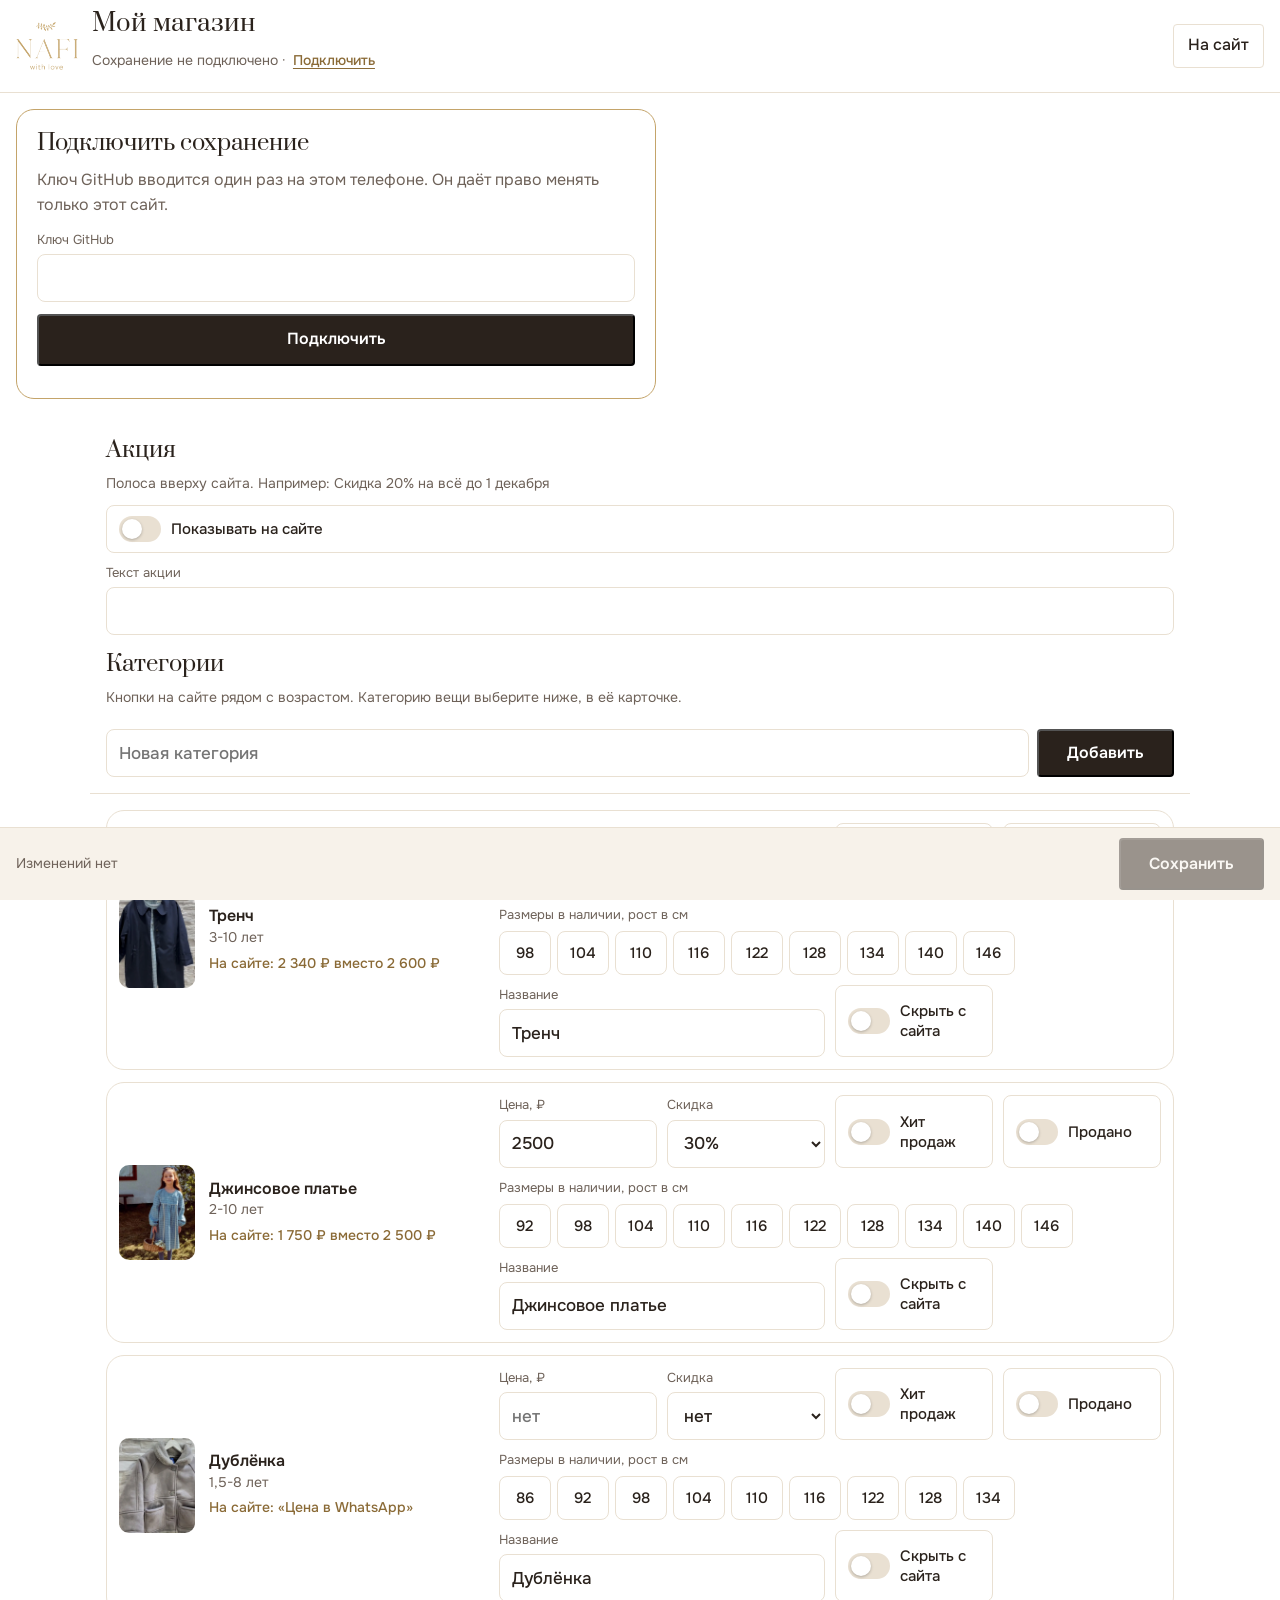
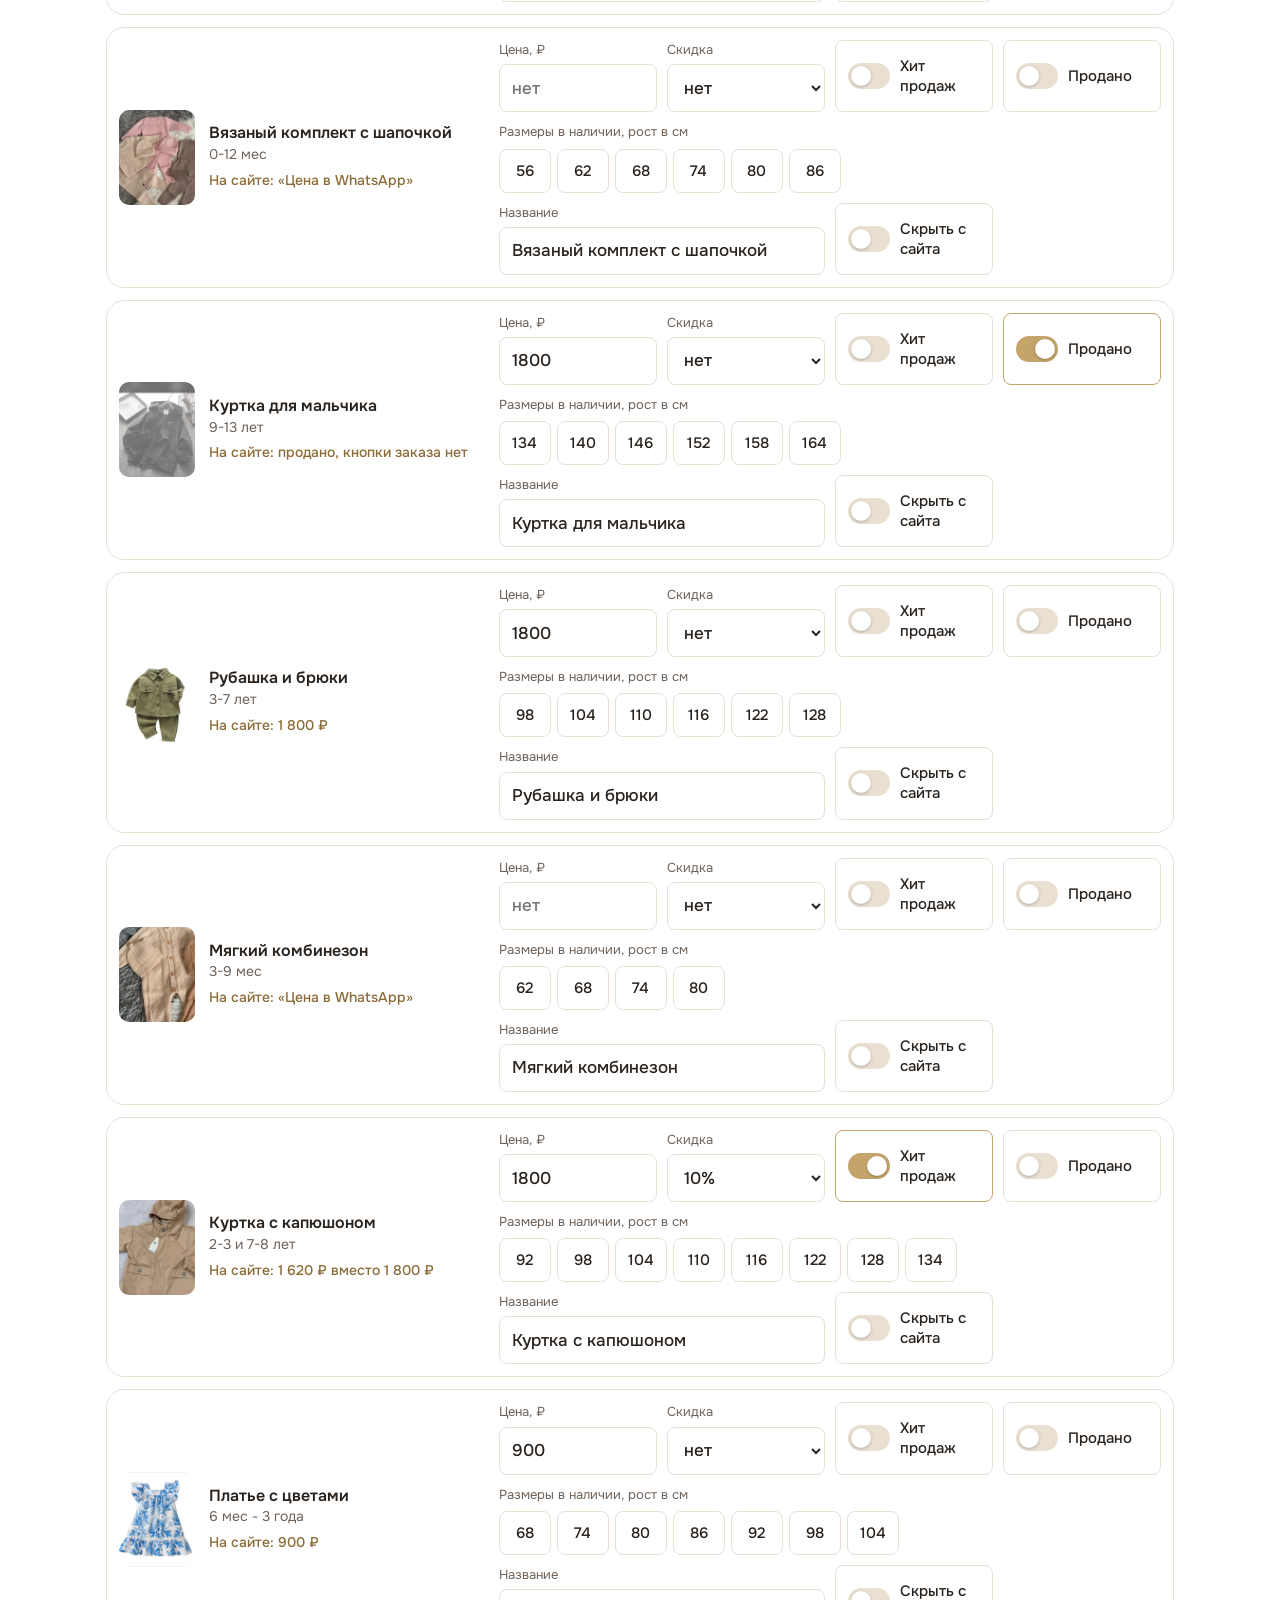
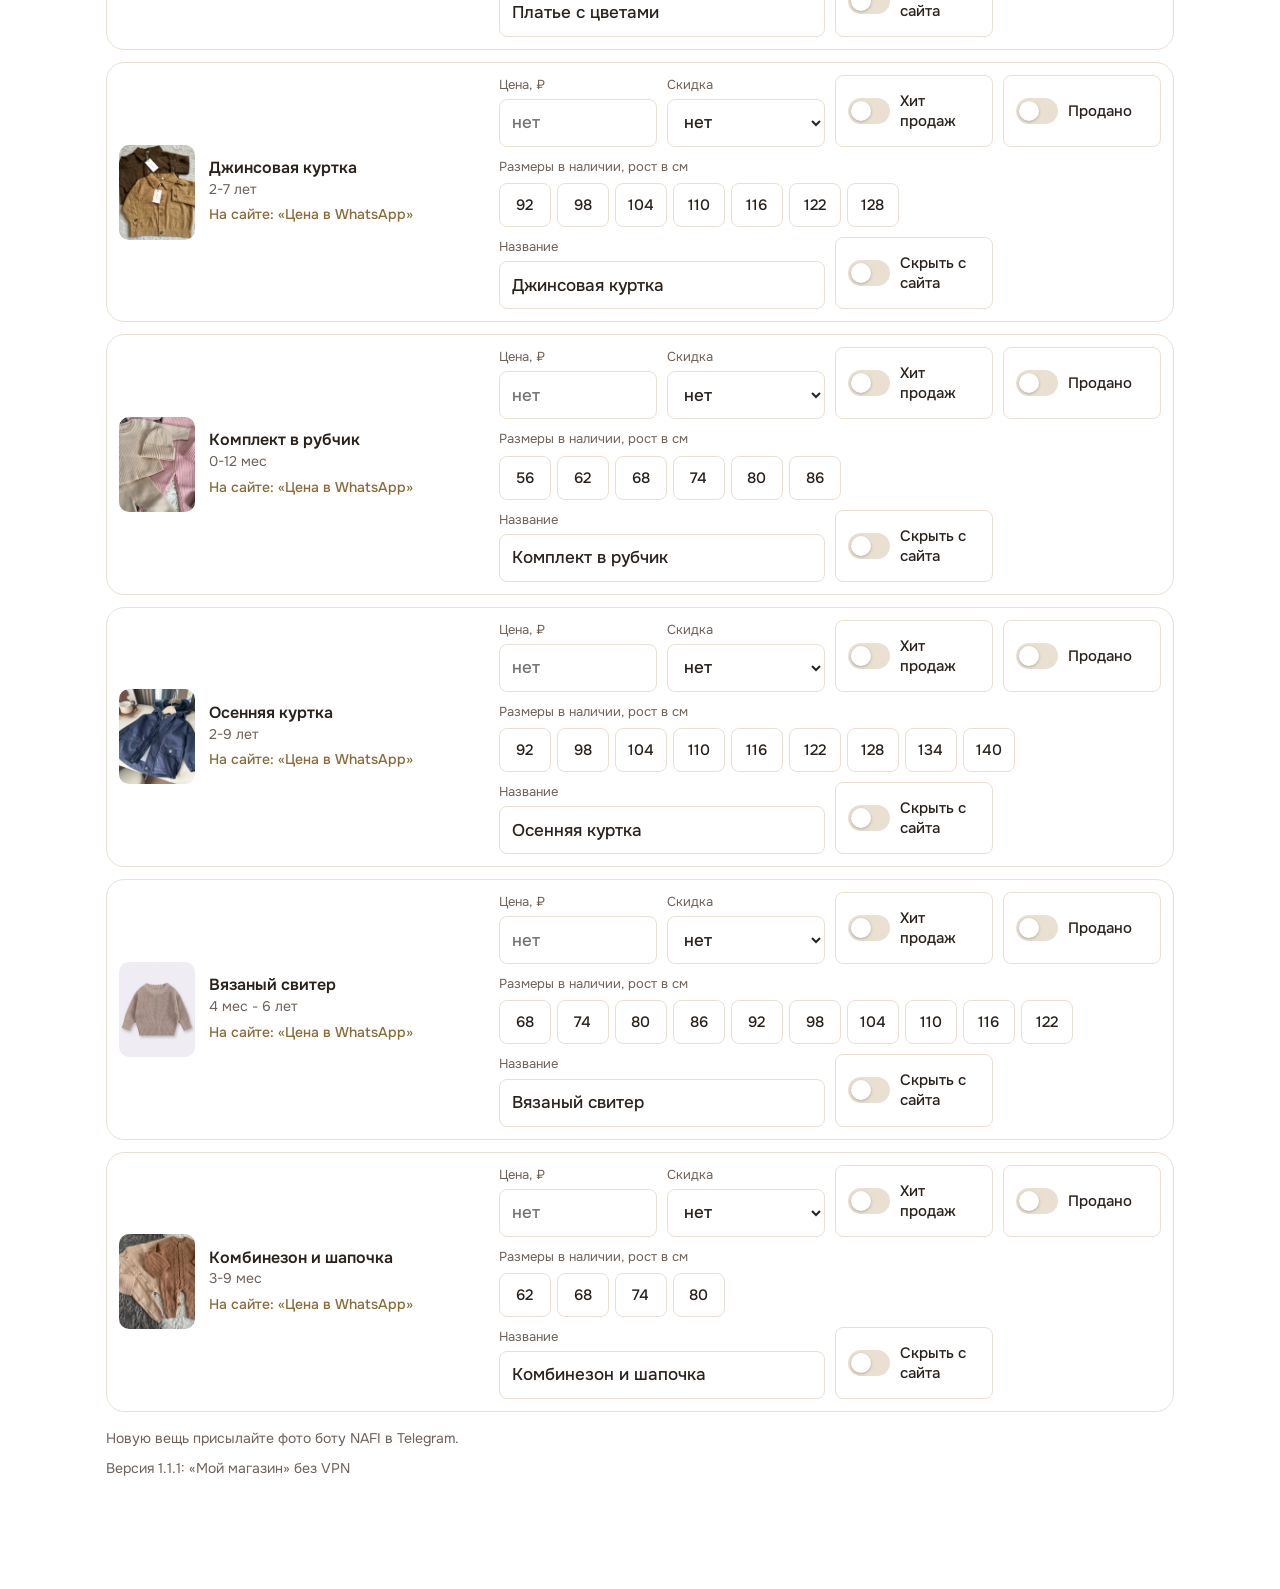
==== commit 71a3fa93: "1.1.1: «Мой магазин» сохраняет через Telegram Выложено скриптом выложить-сайт.py" ====
--- a/admin.html
+++ b/admin.html
@@ -10,8 +10,8 @@
 <link rel="preconnect" href="https://fonts.googleapis.com">
 <link rel="preconnect" href="https://fonts.gstatic.com" crossorigin>
 <link href="https://fonts.googleapis.com/css2?family=Onest:wght@400;500;600&family=Prata&display=swap" rel="stylesheet">
-<link rel="stylesheet" href="css/base.css?v=14c1559e">
-<link rel="stylesheet" href="css/admin.css?v=14c1559e">
+<link rel="stylesheet" href="css/base.css?v=a36433cd">
+<link rel="stylesheet" href="css/admin.css?v=a36433cd">
 <script>
   (() => {
     const d = document.documentElement, m = matchMedia('(prefers-color-scheme: dark)'), q = new URLSearchParams(location.search).get('tema');
@@ -53,7 +53,7 @@
 </div>
 <div class="tost" data-tost role="status" aria-live="polite"></div>
 
-<script src="js/version.js?v=14c1559e"></script>
-<script type="module" src="js/admin.js?v=14c1559e"></script>
+<script src="js/version.js?v=a36433cd"></script>
+<script type="module" src="js/admin.js?v=a36433cd"></script>
 </body>
 </html>
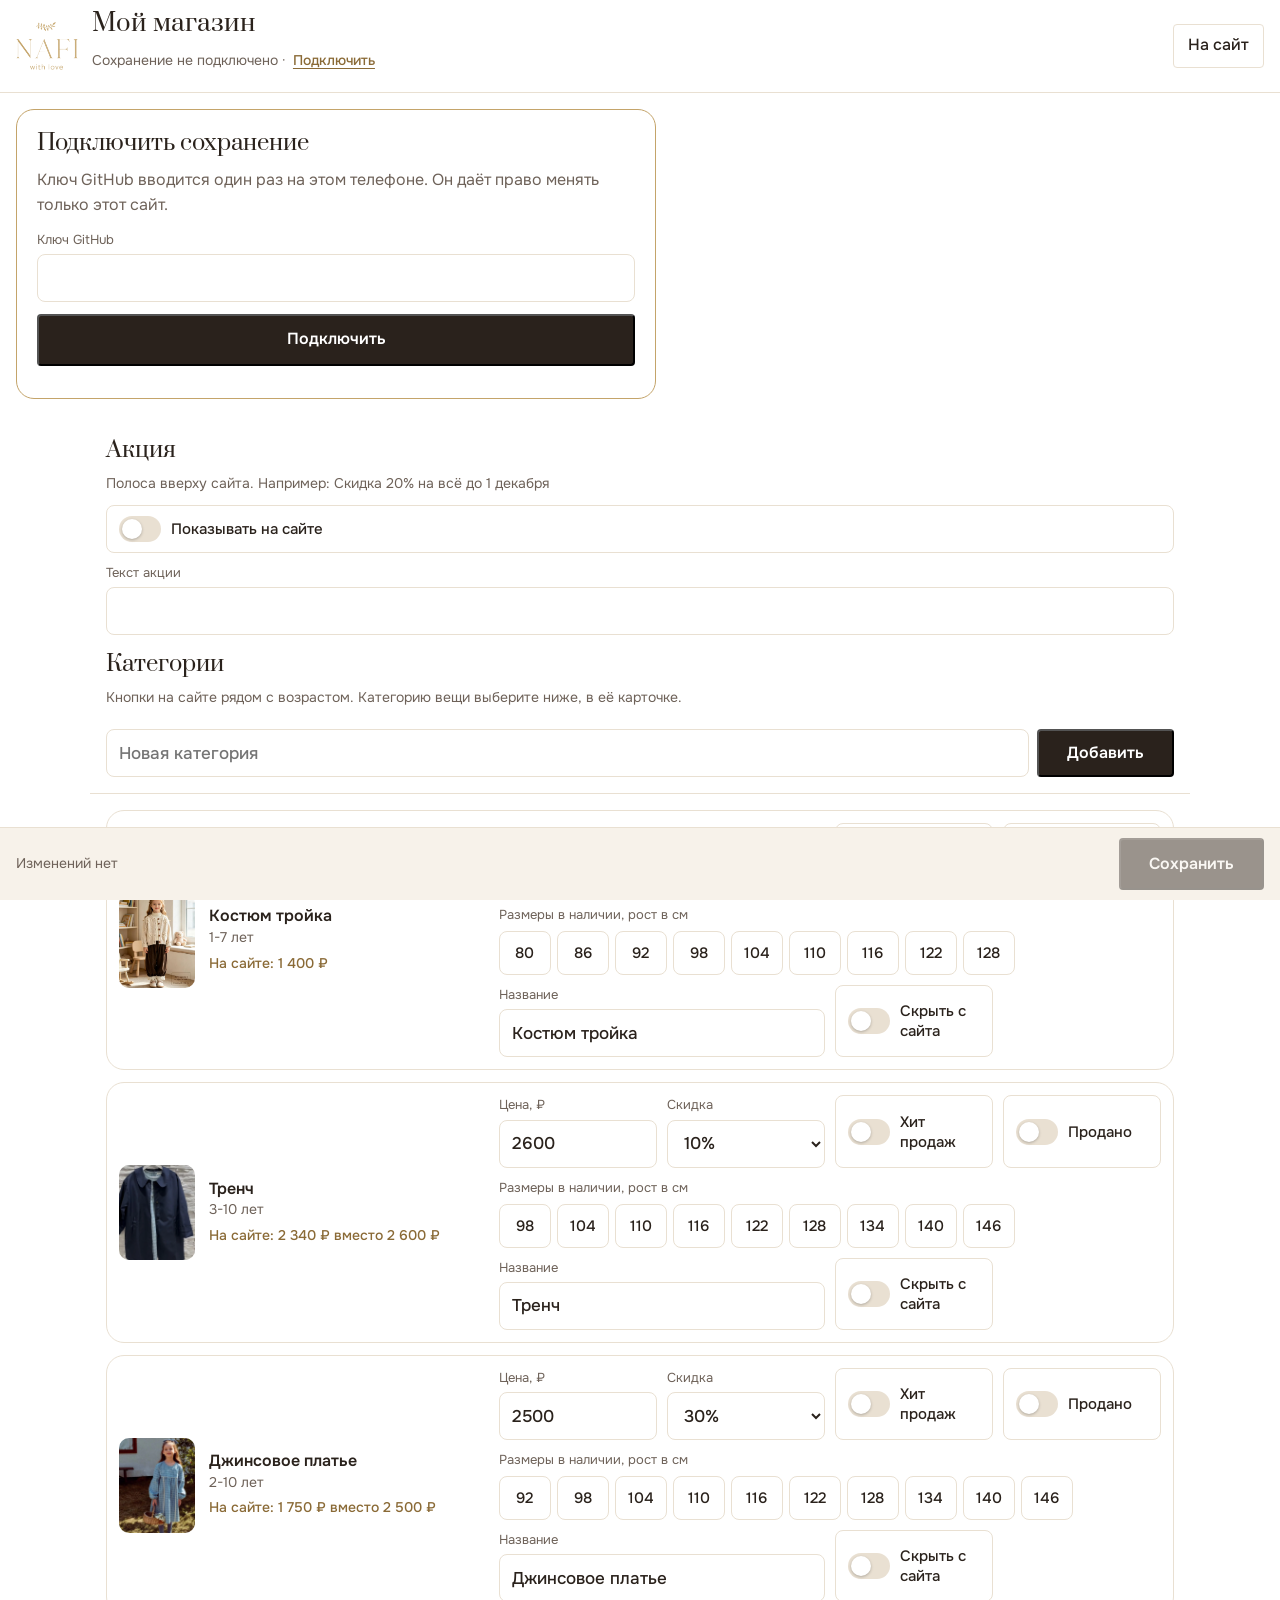
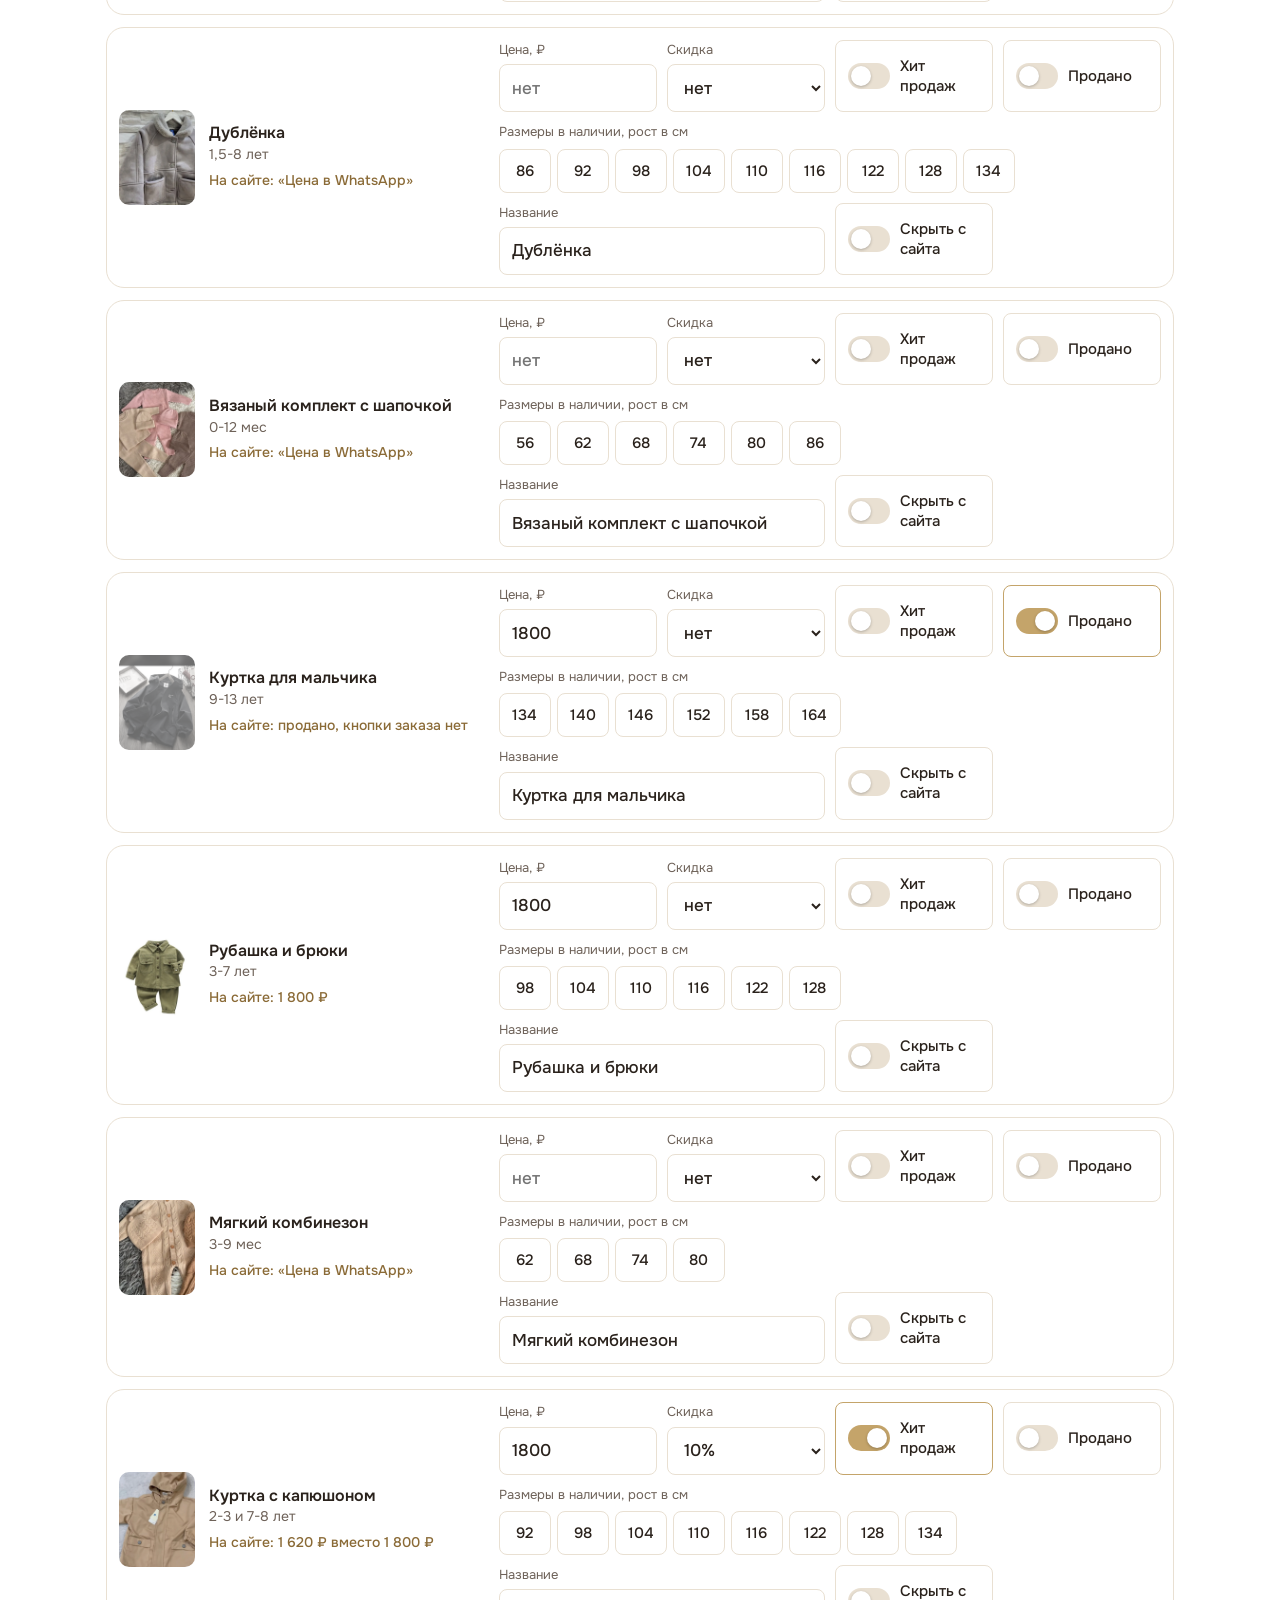
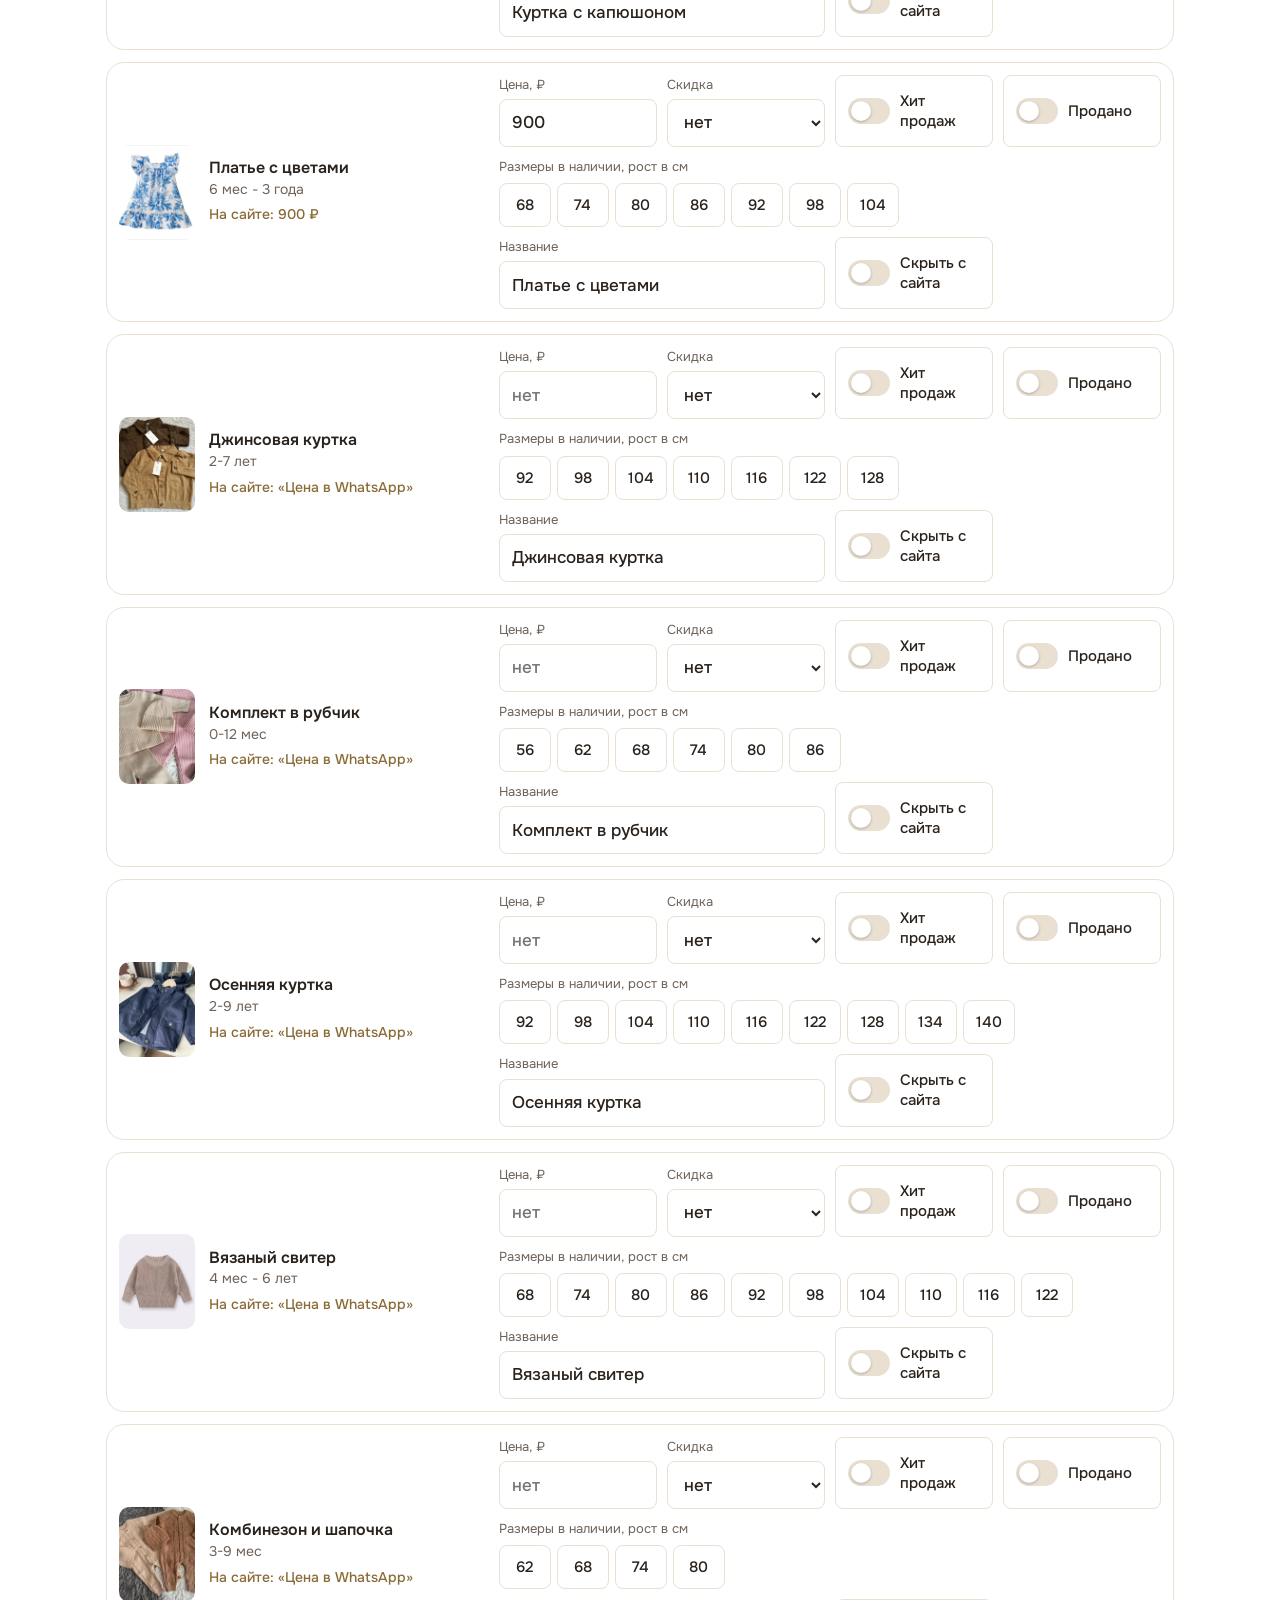
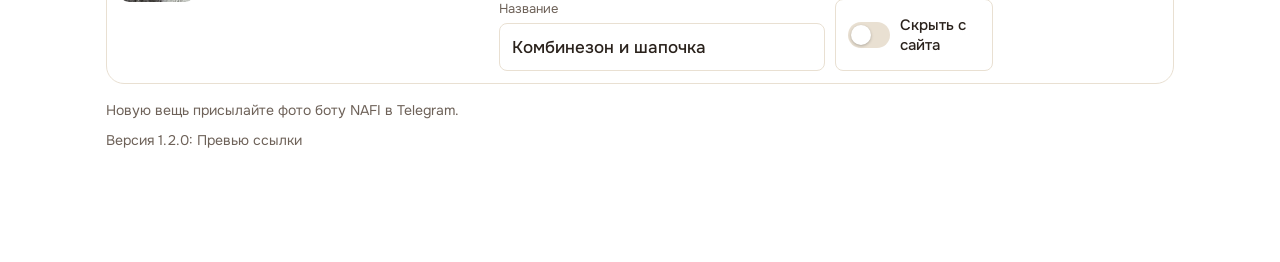
==== commit c1208190: "1.2.0: превью ссылки в мессенджерах, значки, manifest Выложено скриптом выложить-сайт.py" ====
--- a/admin.html
+++ b/admin.html
@@ -4,14 +4,35 @@
 <meta charset="utf-8">
 <meta name="viewport" content="width=device-width, initial-scale=1, viewport-fit=cover">
 <meta name="robots" content="noindex">
-<link rel="icon" href="img/znak.png">
 <meta name="color-scheme" content="light dark">
 <title>NAFI: мой магазин</title>
+<link rel="icon" href="favicon.ico" sizes="32x32 48x48">
+<link rel="icon" href="img/znachok-192.png" type="image/png" sizes="192x192">
+<link rel="apple-touch-icon" href="img/znachok-180.png">
+<link rel="manifest" href="site.webmanifest">
+<link rel="canonical" href="https://xasi88.github.io/nafi/admin.html">
+<meta property="og:type" content="website">
+<meta property="og:site_name" content="NAFI with love">
+<meta property="og:locale" content="ru_RU">
+<meta property="og:url" content="https://xasi88.github.io/nafi/admin.html">
+<meta property="og:title" content="NAFI: мой магазин">
+<meta property="og:description" content="Страница владельца магазина NAFI.">
+<meta property="og:image" content="https://xasi88.github.io/nafi/img/prevyu.jpg">
+<meta property="og:image:secure_url" content="https://xasi88.github.io/nafi/img/prevyu.jpg">
+<meta property="og:image:type" content="image/jpeg">
+<meta property="og:image:width" content="1200">
+<meta property="og:image:height" content="630">
+<meta property="og:image:alt" content="NAFI with love: детская одежда от 0 до 14 лет, Грозный">
+<meta name="twitter:card" content="summary_large_image">
+<meta name="twitter:title" content="NAFI: мой магазин">
+<meta name="twitter:description" content="Страница владельца магазина NAFI.">
+<meta name="twitter:image" content="https://xasi88.github.io/nafi/img/prevyu.jpg">
+<meta name="apple-mobile-web-app-title" content="NAFI">
 <link rel="preconnect" href="https://fonts.googleapis.com">
 <link rel="preconnect" href="https://fonts.gstatic.com" crossorigin>
 <link href="https://fonts.googleapis.com/css2?family=Onest:wght@400;500;600&family=Prata&display=swap" rel="stylesheet">
-<link rel="stylesheet" href="css/base.css?v=a36433cd">
-<link rel="stylesheet" href="css/admin.css?v=a36433cd">
+<link rel="stylesheet" href="css/base.css?v=1be02244">
+<link rel="stylesheet" href="css/admin.css?v=1be02244">
 <script>
   (() => {
     const d = document.documentElement, m = matchMedia('(prefers-color-scheme: dark)'), q = new URLSearchParams(location.search).get('tema');
@@ -53,7 +74,7 @@
 </div>
 <div class="tost" data-tost role="status" aria-live="polite"></div>
 
-<script src="js/version.js?v=a36433cd"></script>
-<script type="module" src="js/admin.js?v=a36433cd"></script>
+<script src="js/version.js?v=1be02244"></script>
+<script type="module" src="js/admin.js?v=1be02244"></script>
 </body>
 </html>
